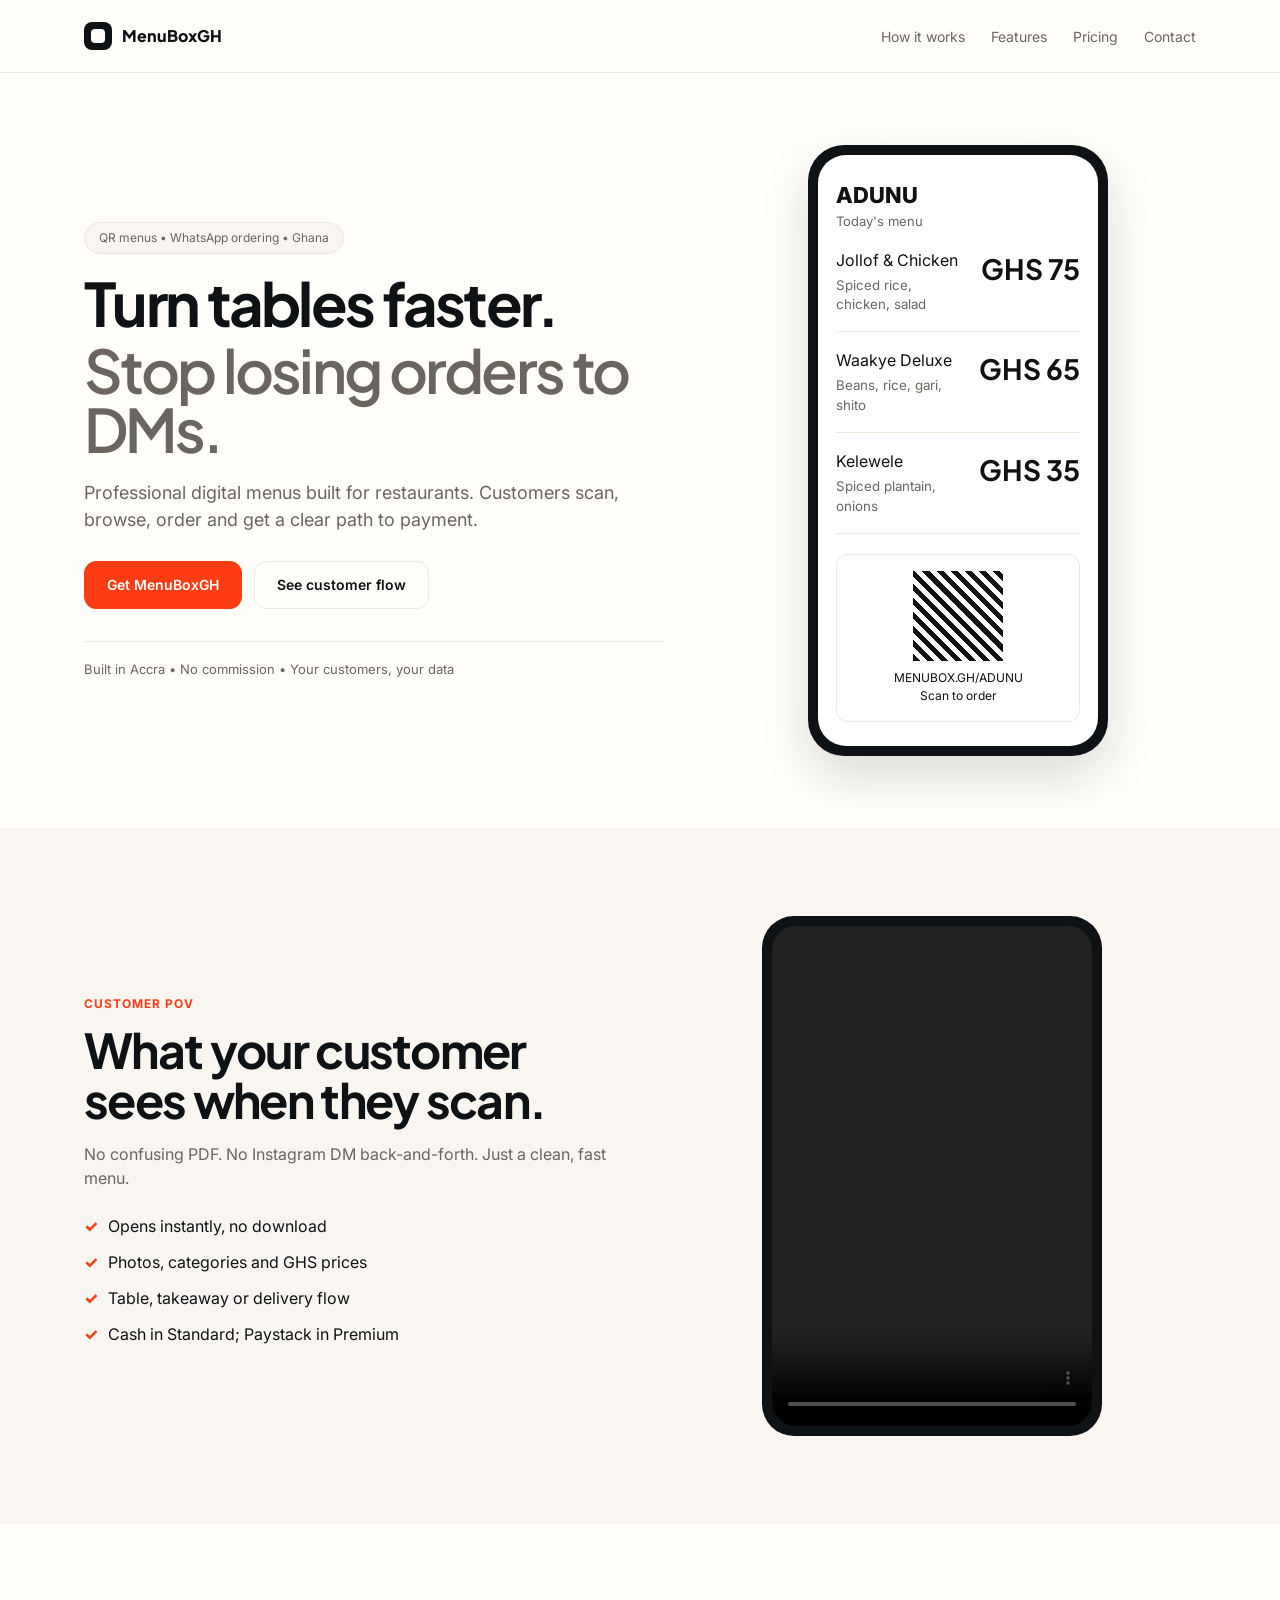
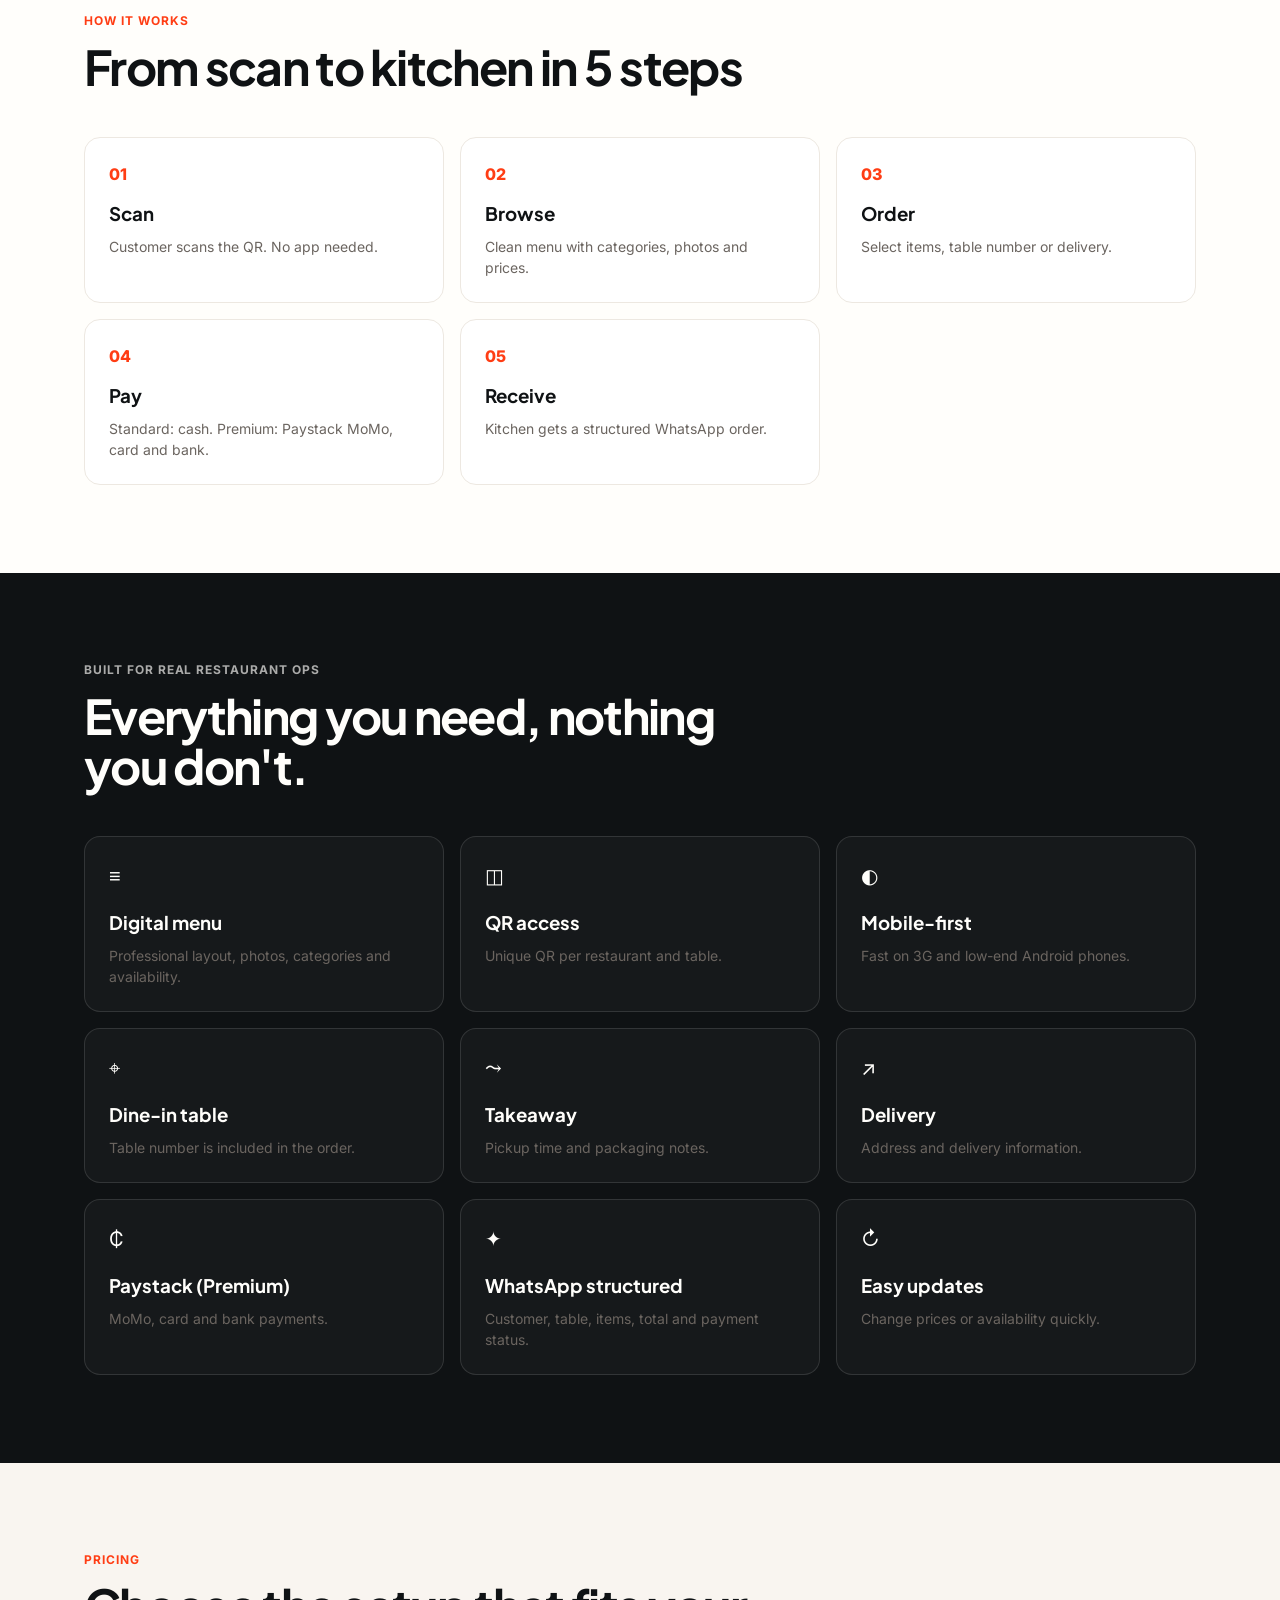
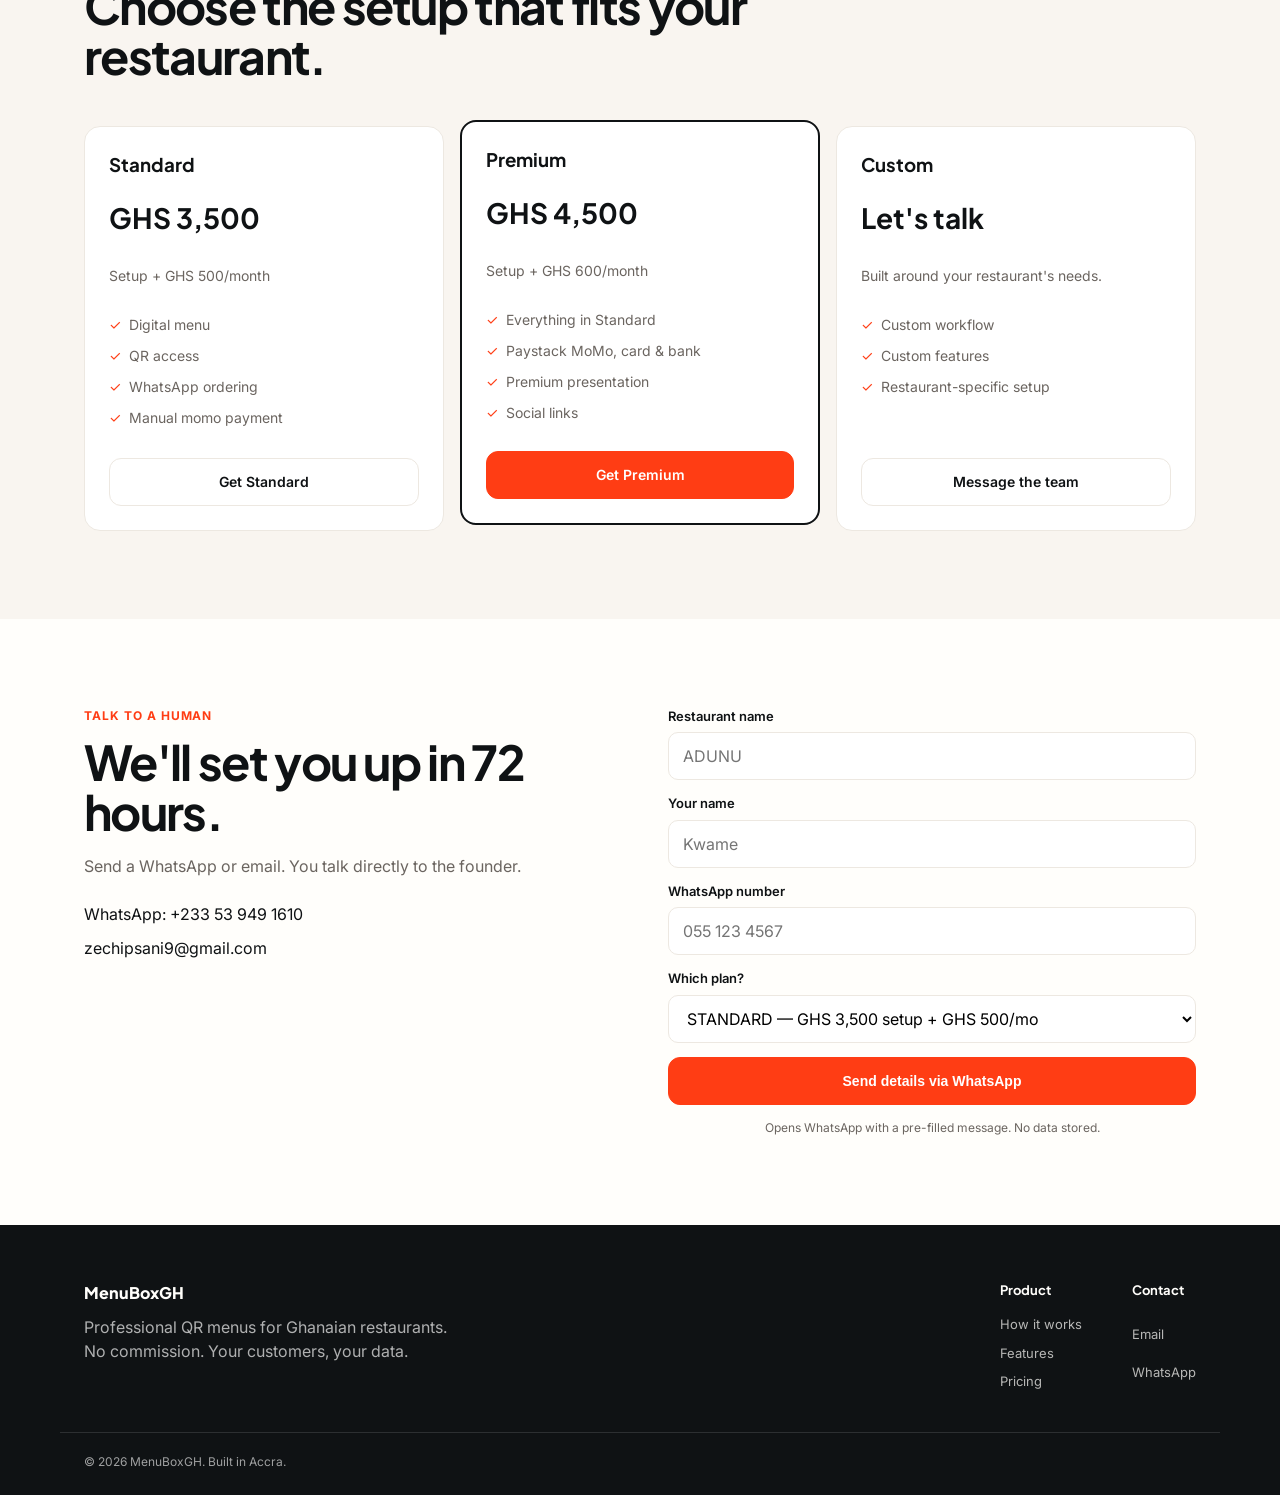
==== index.html @ 2fc29472 "Update index.html" ====
<!DOCTYPE html>
<html lang="en">
<head>
  <!-- Google Tag Manager -->
<script>(function(w,d,s,l,i){w[l]=w[l]||[];w[l].push({'gtm.start':
new Date().getTime(),event:'gtm.js'});var f=d.getElementsByTagName(s)[0],
j=d.createElement(s),dl=l!='dataLayer'?'&l='+l:'';j.async=true;j.src=
'https://www.googletagmanager.com/gtm.js?id='+i+dl;f.parentNode.insertBefore(j,f);
})(window,document,'script','dataLayer','GTM-K6278VB3');</script>
<!-- End Google Tag Manager -->
  <!-- Google tag (gtag.js) -->
<script async src="https://www.googletagmanager.com/gtag/js?id=G-8XYVZWVDFV"></script>
<script>
  window.dataLayer = window.dataLayer || [];
  function gtag(){dataLayer.push(arguments);}
  gtag('js', new Date());

  gtag('config', 'G-8XYVZWVDFV');
</script>
  <meta charset="UTF-8">
  <meta name="google-site-verification" content="syCn7U54FI0xlb-UaHSvsX2tceFKXtlGV2Kb7u0qHLw" />
  <meta name="msvalidate.01" content="26925E8636538B27941CE141414345FA" />
  <title>Digital Menus for Restaurants</title>
  <style>
    @import url('https://fonts.googleapis.com/css2?family=Inter:wght@400;500;600;700&family=Plus+Jakarta+Sans:wght@600;700;800&display=swap');

    :root {
      --ink:#0f1214; --paper:#fffefb; --soft:#f9f5f0;
      --line:#ede8e1; --muted:#6b6560; --accent:#ff3d14;
      --accent-dark:#e63510; --radius:16px;
    }

    * { box-sizing:border-box; margin:0; padding:0; }
    html { scroll-behavior:smooth; }
    body { font-family:Inter,sans-serif; color:var(--ink); background:var(--paper); line-height:1.5; }
    a { color:inherit; text-decoration:none; }
    .container { width:min(1160px,100%); margin:auto; padding:0 24px; }
    section { padding:88px 0; }
    h1,h2,h3,h4,.logo { font-family:"Plus Jakarta Sans",sans-serif; }
    .section-head { max-width:700px; margin-bottom:44px; }
    .kicker { color:var(--accent); font-size:12px; font-weight:700; text-transform:uppercase; letter-spacing:.08em; margin-bottom:12px; }
    .title { font-size:clamp(30px,5vw,48px); line-height:1.05; letter-spacing:-.035em; }
    .desc { color:var(--muted); margin-top:16px; max-width:620px; }

    /* Navigation */
    nav { position:sticky; top:0; z-index:10; background:rgba(255,254,251,.96); border-bottom:1px solid var(--line); }
    .nav-inner { height:72px; display:flex; align-items:center; justify-content:space-between; }
    .logo { display:flex; align-items:center; gap:10px; font-weight:800; }
    .mark { width:28px; height:28px; border-radius:8px; background:var(--ink); position:relative; }
    .mark:after { content:""; position:absolute; inset:7px; border-radius:4px; background:var(--paper); }
    .nav-links { display:flex; gap:26px; align-items:center; }
    .nav-links a { color:var(--muted); font-size:14px; }
    .menu-btn { display:none; border:1px solid var(--line); background:none; padding:10px 12px; border-radius:10px; }

    /* Buttons */
    .btn { display:inline-flex; align-items:center; justify-content:center; min-height:48px; padding:0 22px; border-radius:12px; border:1px solid var(--line); font-weight:600; font-size:14px; cursor:pointer; }
    .primary { background:var(--accent); color:white; border-color:var(--accent); }
    .primary:hover { background:var(--accent-dark); }
    .ghost:hover { background:var(--soft); }

    /* Hero */
    .hero { padding:72px 0; }
    .hero-grid { display:grid; grid-template-columns:1.1fr .9fr; gap:56px; align-items:center; }
    .eyebrow { display:inline-block; padding:6px 14px; border:1px solid var(--line); border-radius:999px; background:var(--soft); color:var(--muted); font-size:12px; margin-bottom:20px; }
    .hero h1 { font-size:clamp(38px,6vw,60px); line-height:.98; letter-spacing:-.045em; }
    .hero h1 span { display:block; color:var(--muted); font-weight:600; margin-top:8px; }
    .hero-copy { color:var(--muted); font-size:18px; max-width:560px; margin:20px 0 28px; }
    .actions { display:flex; gap:12px; flex-wrap:wrap; }
    .trust { margin-top:32px; padding-top:18px; border-top:1px solid var(--line); color:var(--muted); font-size:13px; }

    /* Phone preview */
    .phone { width:300px; margin:auto; padding:10px; border-radius:36px; background:var(--ink); box-shadow:0 20px 50px #0f121426; }
    .screen { min-height:520px; padding:24px 18px; border-radius:28px; background:white; }
    .restaurant { font-weight:800; font-size:22px; }
    .menu-item { display:flex; justify-content:space-between; gap:16px; padding:16px 0; border-bottom:1px solid var(--line); }
    .menu-item small { display:block; color:var(--muted); margin-top:4px; }
    .price { font-weight:700; white-space:nowrap; }
    .qr { margin-top:20px; padding:16px; text-align:center; border:1px solid var(--line); border-radius:12px; font-size:12px; }
    .qr-box { width:90px; height:90px; margin:0 auto 8px; background:repeating-linear-gradient(45deg,#111 0 5px,#fff 5px 10px); }

    /* Cards */
    .steps-grid,.features-grid,.pricing-grid { display:grid; grid-template-columns:repeat(3,1fr); gap:16px; }
    .step,.feature,.price-card { padding:24px; border:1px solid var(--line); border-radius:var(--radius); background:white; }
    .step-number { color:var(--accent); font-weight:800; margin-bottom:14px; }
    .step p,.feature p,.price-card p { color:var(--muted); font-size:14px; margin-top:8px; }
    .features { background:var(--ink); color:var(--paper); }
    .features .kicker { color:var(--paper); opacity:.65; }
    .features-grid { margin-top:44px; }
    .feature { background:#ffffff08; border-color:#ffffff1f; }
    .feature-icon { font-size:20px; margin-bottom:18px; }

    /* POV */
    .pov { background:var(--soft); }
    .pov-grid { display:grid; grid-template-columns:1fr 1fr; gap:56px; align-items:center; }
    .checks { list-style:none; margin-top:24px; }
    .checks li { margin:12px 0; }
    .checks li:before { content:"✓"; color:var(--accent); font-weight:800; margin-right:10px; }
    .demo-box { max-width:340px; margin:auto; padding:10px; border-radius:32px; background:var(--ink); }
    .demo-box video { width:100%; border-radius:24px; display:block; min-height:500px; object-fit:cover; background:#222; }

    /* Pricing */
    .pricing { background:var(--soft); }
    .price-card { display:flex; flex-direction:column; gap:18px; }
    .price-card.featured { border:2px solid var(--ink); transform:translateY(-6px); }
    .price { font-size:28px; font-family:"Plus Jakarta Sans"; }
    .price-card ul { list-style:none; color:var(--muted); font-size:14px; }
    .price-card li { margin:10px 0; }
    .price-card li:before { content:"✓"; color:var(--accent); margin-right:8px; }
    .price-card .btn { margin-top:auto; }

    /* Contact */
    .contact-grid { display:grid; grid-template-columns:1fr 1fr; gap:56px; }
    .contact-methods { display:grid; gap:10px; margin-top:24px; }
    form { display:grid; gap:14px; }
    label span { display:block; font-size:13px; font-weight:600; margin-bottom:6px; }
    input,select { width:100%; height:48px; border:1px solid var(--line); border-radius:10px; padding:0 14px; background:white; font:inherit; }
    .hint { color:var(--muted); font-size:12px; text-align:center; }

    footer { background:var(--ink); color:var(--paper); padding:56px 0 24px; }
    .footer-grid { display:grid; grid-template-columns:1fr auto; gap:40px; }
    .footer-links { display:flex; gap:50px; }
    .footer-col { display:grid; gap:9px; font-size:13px; }
    .footer-col h4 { margin-bottom:6px; }
    .footer-col a { opacity:.7; }
    .footer-bottom { margin-top:40px; padding-top:20px; border-top:1px solid #ffffff1f; color:#ffffff99; font-size:12px; }

    @media(max-width:800px) {
      .nav-links { display:none; }
      .menu-btn { display:block; }
      .hero-grid,.pov-grid,.contact-grid { grid-template-columns:1fr; }
      .steps-grid,.features-grid,.pricing-grid { grid-template-columns:1fr 1fr; }
      .hero { padding-top:48px; }
      .phone { width:280px; }
      .footer-grid { grid-template-columns:1fr; }
    }
    @media(max-width:520px) {
      section { padding:64px 0; }
      .steps-grid,.features-grid,.pricing-grid { grid-template-columns:1fr; }
      .price-card.featured { transform:none; }
      .footer-links { flex-direction:column; gap:24px; }
    }
  </style>
</head>

<body>
  <nav>
    <div class="container nav-inner">
      <a class="logo" href="#"><span class="mark"></span>MenuBoxGH</a>
      <div class="nav-links">
        <a href="#how-it-works">How it works</a>
        <a href="#features">Features</a>
        <a href="#pricing">Pricing</a>
        <a href="#contact">Contact</a>
      </div>
      <button class="menu-btn" onclick="toggleMenu()">☰</button>
    </div>
    <div id="mobileMenu" class="container" style="display:none;padding-bottom:20px">
      <div style="display:grid;gap:12px">
        <a href="#how-it-works">How it works</a>
        <a href="#features">Features</a>
        <a href="#pricing">Pricing</a>
        <a href="#contact">Contact</a>
      </div>
    </div>
  </nav>

  <main>
    <section class="hero">
      <div class="container hero-grid">
        <div>
          <span class="eyebrow">QR menus • WhatsApp ordering • Ghana</span>
          <h1>Turn tables faster.<span>Stop losing orders to DMs.</span></h1>
          <p class="hero-copy">Professional digital menus built for restaurants. Customers scan, browse, order and get a clear path to payment.</p>
          <div class="actions">
            <a class="btn primary" href="https://wa.me/233539491610?text=Hi%20MenuBoxGH%2C%20I%20want%20to%20get%20MenuBoxGH%20for%20my%20restaurant" target="_blank">Get MenuBoxGH</a>
            <a class="btn ghost" href="#pov">See customer flow</a>
          </div>
          <div class="trust">Built in Accra • No commission • Your customers, your data</div>
        </div>

        <div class="phone">
          <div class="screen">
            <div class="restaurant">ADUNU</div>
            <p style="color:var(--muted);font-size:13px">Today's menu</p>
            <div class="menu-item"><div>Jollof & Chicken<small>Spiced rice, chicken, salad</small></div><div class="price">GHS 75</div></div>
            <div class="menu-item"><div>Waakye Deluxe<small>Beans, rice, gari, shito</small></div><div class="price">GHS 65</div></div>
            <div class="menu-item"><div>Kelewele<small>Spiced plantain, onions</small></div><div class="price">GHS 35</div></div>
            <div class="qr"><div class="qr-box"></div>MENUBOX.GH/ADUNU<br>Scan to order</div>
          </div>
        </div>
      </div>
    </section>

    <section id="pov" class="pov">
      <div class="container pov-grid">
        <div>
          <div class="kicker">Customer POV</div>
          <h2 class="title">What your customer sees when they scan.</h2>
          <p class="desc">No confusing PDF. No Instagram DM back-and-forth. Just a clean, fast menu.</p>
          <ul class="checks">
            <li>Opens instantly, no download</li>
            <li>Photos, categories and GHS prices</li>
            <li>Table, takeaway or delivery flow</li>
            <li>Cash in Standard; Paystack in Premium</li>
          </ul>
        </div>
        <div class="demo-box">
          <!-- Replace with your real demo video -->
          <video controls autoplay muted loop poster="assets/founder.jpg">
            <source src="assets/demo.mp4" type="video/mp4">
          </video>
        </div>
      </div>
    </section>

    <section id="how-it-works">
      <div class="container">
        <div class="section-head">
          <div class="kicker">How it works</div>
          <h2 class="title">From scan to kitchen in 5 steps</h2>
        </div>
        <div class="steps-grid">
          <div class="step"><div class="step-number">01</div><h3>Scan</h3><p>Customer scans the QR. No app needed.</p></div>
          <div class="step"><div class="step-number">02</div><h3>Browse</h3><p>Clean menu with categories, photos and prices.</p></div>
          <div class="step"><div class="step-number">03</div><h3>Order</h3><p>Select items, table number or delivery.</p></div>
          <div class="step"><div class="step-number">04</div><h3>Pay</h3><p>Standard: cash. Premium: Paystack MoMo, card and bank.</p></div>
          <div class="step"><div class="step-number">05</div><h3>Receive</h3><p>Kitchen gets a structured WhatsApp order.</p></div>
        </div>
      </div>
    </section>

    <section id="features" class="features">
      <div class="container">
        <div class="section-head">
          <div class="kicker">Built for real restaurant ops</div>
          <h2 class="title">Everything you need, nothing you don't.</h2>
        </div>
        <div id="featuresGrid" class="features-grid"></div>
      </div>
    </section>

    <section id="pricing" class="pricing">
      <div class="container">
        <div class="section-head">
          <div class="kicker">Pricing</div>
          <h2 class="title">Choose the setup that fits your restaurant.</h2>
        </div>
        <div class="pricing-grid">
          <article class="price-card">
            <h3>Standard</h3><div class="price">GHS 3,500</div><p>Setup + GHS 500/month</p>
            <ul><li>Digital menu</li><li>QR access</li><li>WhatsApp ordering</li><li>Manual momo payment</li></ul>
            <a class="btn ghost" href="#contact">Get Standard</a>
          </article>
          <article class="price-card featured">
            <h3>Premium</h3><div class="price">GHS 4,500</div><p>Setup + GHS 600/month</p>
            <ul><li>Everything in Standard</li><li>Paystack MoMo, card & bank</li><li>Premium presentation</li><li>Social links</li></ul>
            <a class="btn primary" href="#contact">Get Premium</a>
          </article>
          <article class="price-card">
            <h3>Custom</h3><div class="price">Let's talk</div><p>Built around your restaurant's needs.</p>
            <ul><li>Custom workflow</li><li>Custom features</li><li>Restaurant-specific setup</li></ul>
            <a class="btn ghost" href="#contact">Message the team</a>
          </article>
        </div>
      </div>
    </section>

    <section id="contact">
      <div class="container contact-grid">
        <div>
          <div class="kicker">Talk to a human</div>
          <h2 class="title">We'll set you up in 72 hours.</h2>
          <p class="desc">Send a WhatsApp or email. You talk directly to the founder.</p>
          <div class="contact-methods">
            <a href="https://wa.me/233539491610" target="_blank">WhatsApp: +233 53 949 1610</a>
            <a href="mailto:zechipsani9@gmail.com">zechipsani9@gmail.com</a>
          </div>
        </div>

        <form id="leadForm">
          <label><span>Restaurant name</span><input name="restaurant" placeholder="ADUNU" required></label>
          <label><span>Your name</span><input name="name" placeholder="Kwame" required></label>
          <label><span>WhatsApp number</span><input name="phone" type="tel" placeholder="055 123 4567" required></label>
          <label><span>Which plan?</span>
            <select name="plan">
              <option>STANDARD — GHS 3,500 setup + GHS 500/mo</option>
              <option>PREMIUM — GHS 4,500 setup + GHS 600/mo</option>
              <option>CUSTOM — Let's build what your restaurant needs</option>
            </select>
          </label>
          <button class="btn primary" type="submit">Send details via WhatsApp</button>
          <p class="hint">Opens WhatsApp with a pre-filled message. No data stored.</p>
        </form>
      </div>
    </section>
  </main>

  <footer>
    <div class="container footer-grid">
      <div>
        <div class="logo">MenuBoxGH</div>
        <p style="color:#ffffffaa;margin-top:10px">Professional QR menus for Ghanaian restaurants.<br>No commission. Your customers, your data.</p>
      </div>
      <div class="footer-links">
        <div class="footer-col"><h4>Product</h4><a href="#how-it-works">How it works</a><a href="#features">Features</a><a href="#pricing">Pricing</a></div>
        <div class="footer-col"><h4>Contact</h4><a href="mailto:zechipsani9@gmail.com">Email</a><a href="https://wa.me/233539491610">WhatsApp</a></div>
      </div>
    </div>
    <div class="container footer-bottom">© 2026 MenuBoxGH. Built in Accra.</div>
  </footer>

  <script>
    // Edit this list to change the feature cards.
    const features = [
      ["≡", "Digital menu", "Professional layout, photos, categories and availability."],
      ["◫", "QR access", "Unique QR per restaurant and table."],
      ["◐", "Mobile-first", "Fast on 3G and low-end Android phones."],
      ["⌖", "Dine-in table", "Table number is included in the order."],
      ["⤳", "Takeaway", "Pickup time and packaging notes."],
      ["↗", "Delivery", "Address and delivery information."],
      ["₵", "Paystack (Premium)", "MoMo, card and bank payments."],
      ["✦", "WhatsApp structured", "Customer, table, items, total and payment status."],
      ["↻", "Easy updates", "Change prices or availability quickly."]
    ];

    document.getElementById("featuresGrid").innerHTML = features.map(([icon, title, text]) => `
      <article class="feature">
        <div class="feature-icon">${icon}</div>
        <h3>${title}</h3>
        <p>${text}</p>
      </article>
    `).join("");

    function toggleMenu() {
      const menu = document.getElementById("mobileMenu");
      menu.style.display = menu.style.display === "none" ? "block" : "none";
    }

    document.getElementById("leadForm").addEventListener("submit", event => {
      event.preventDefault();
      const data = new FormData(event.target);
      const message = [
        "Hi MenuBoxGH, I want a menu for my restaurant.",
        `Restaurant: ${data.get("restaurant")}`,
        `Name: ${data.get("name")}`,
        `WhatsApp: ${data.get("phone")}`,
        `Plan: ${data.get("plan")}`
      ].join("\n");

      window.open(
        `https://wa.me/233539491610?text=${encodeURIComponent(message)}`,
        "_blank"
      );
    });
  </script>
</body>
</html>
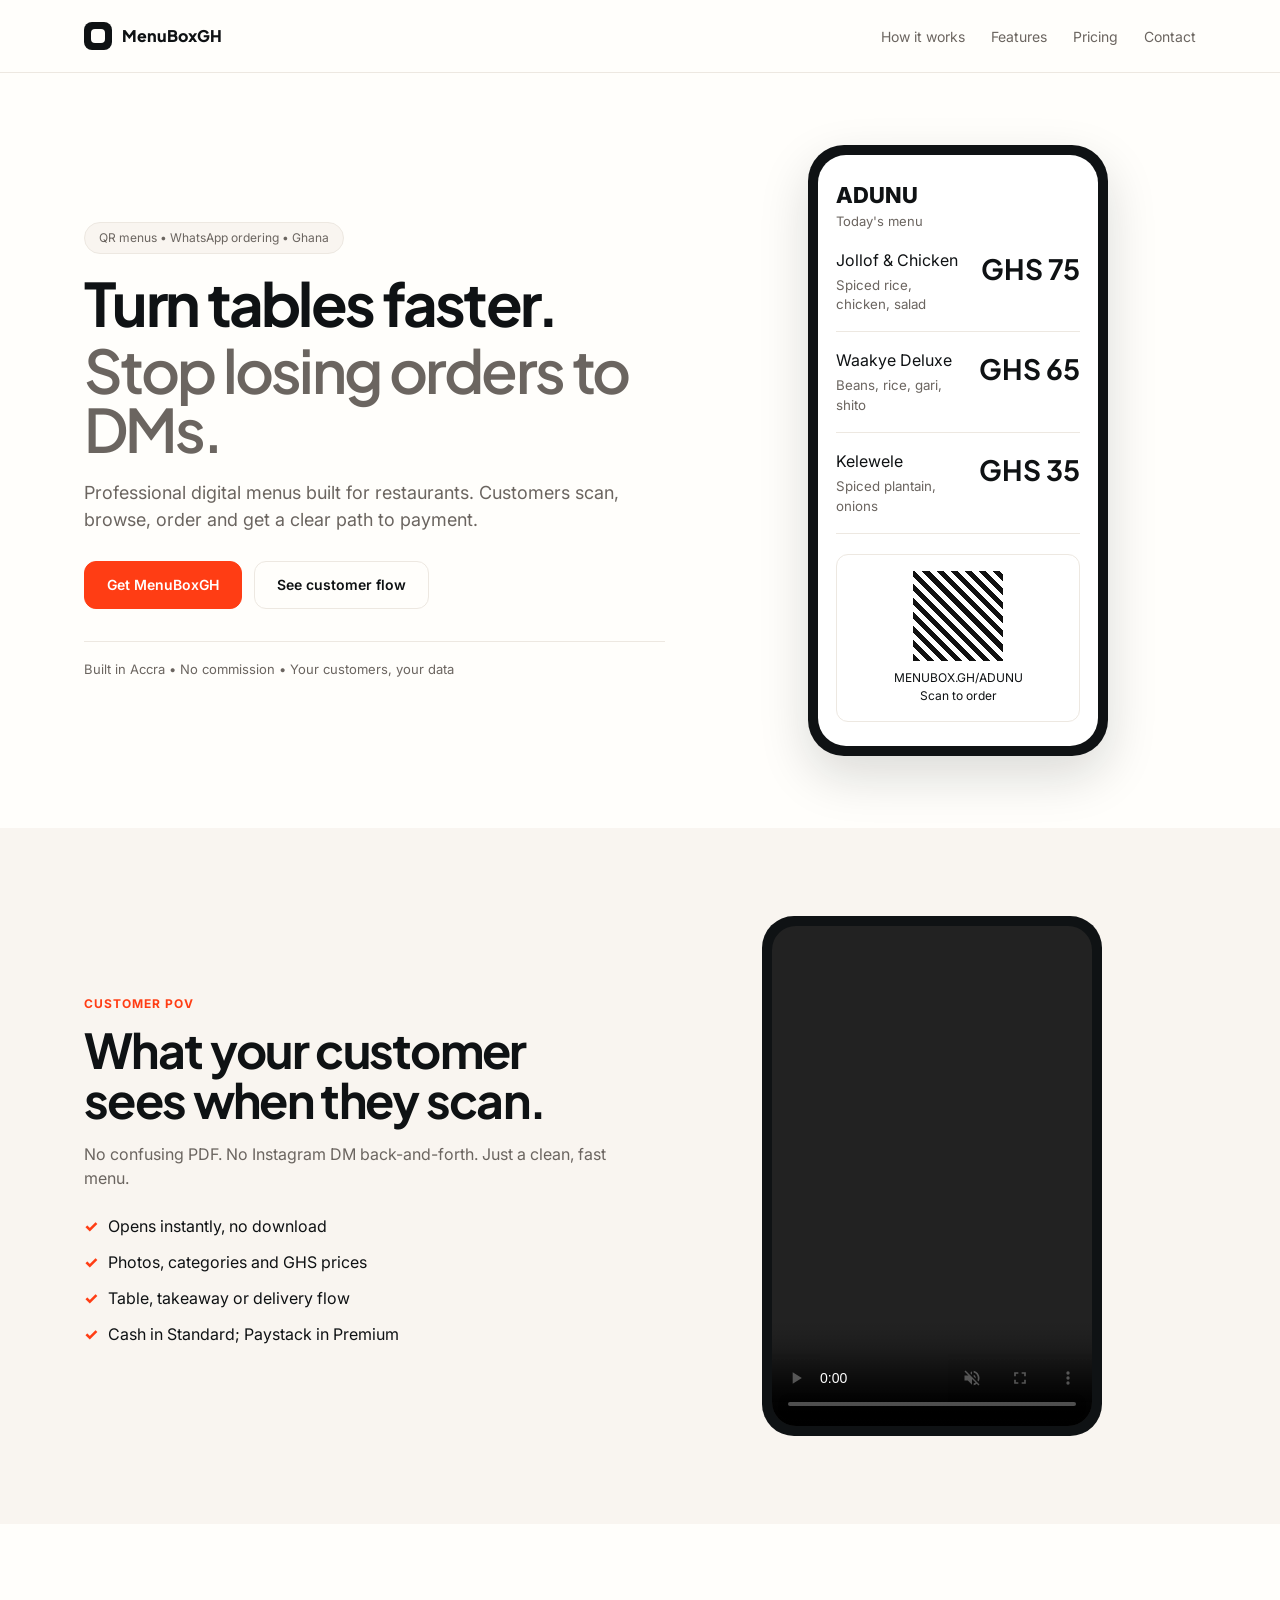
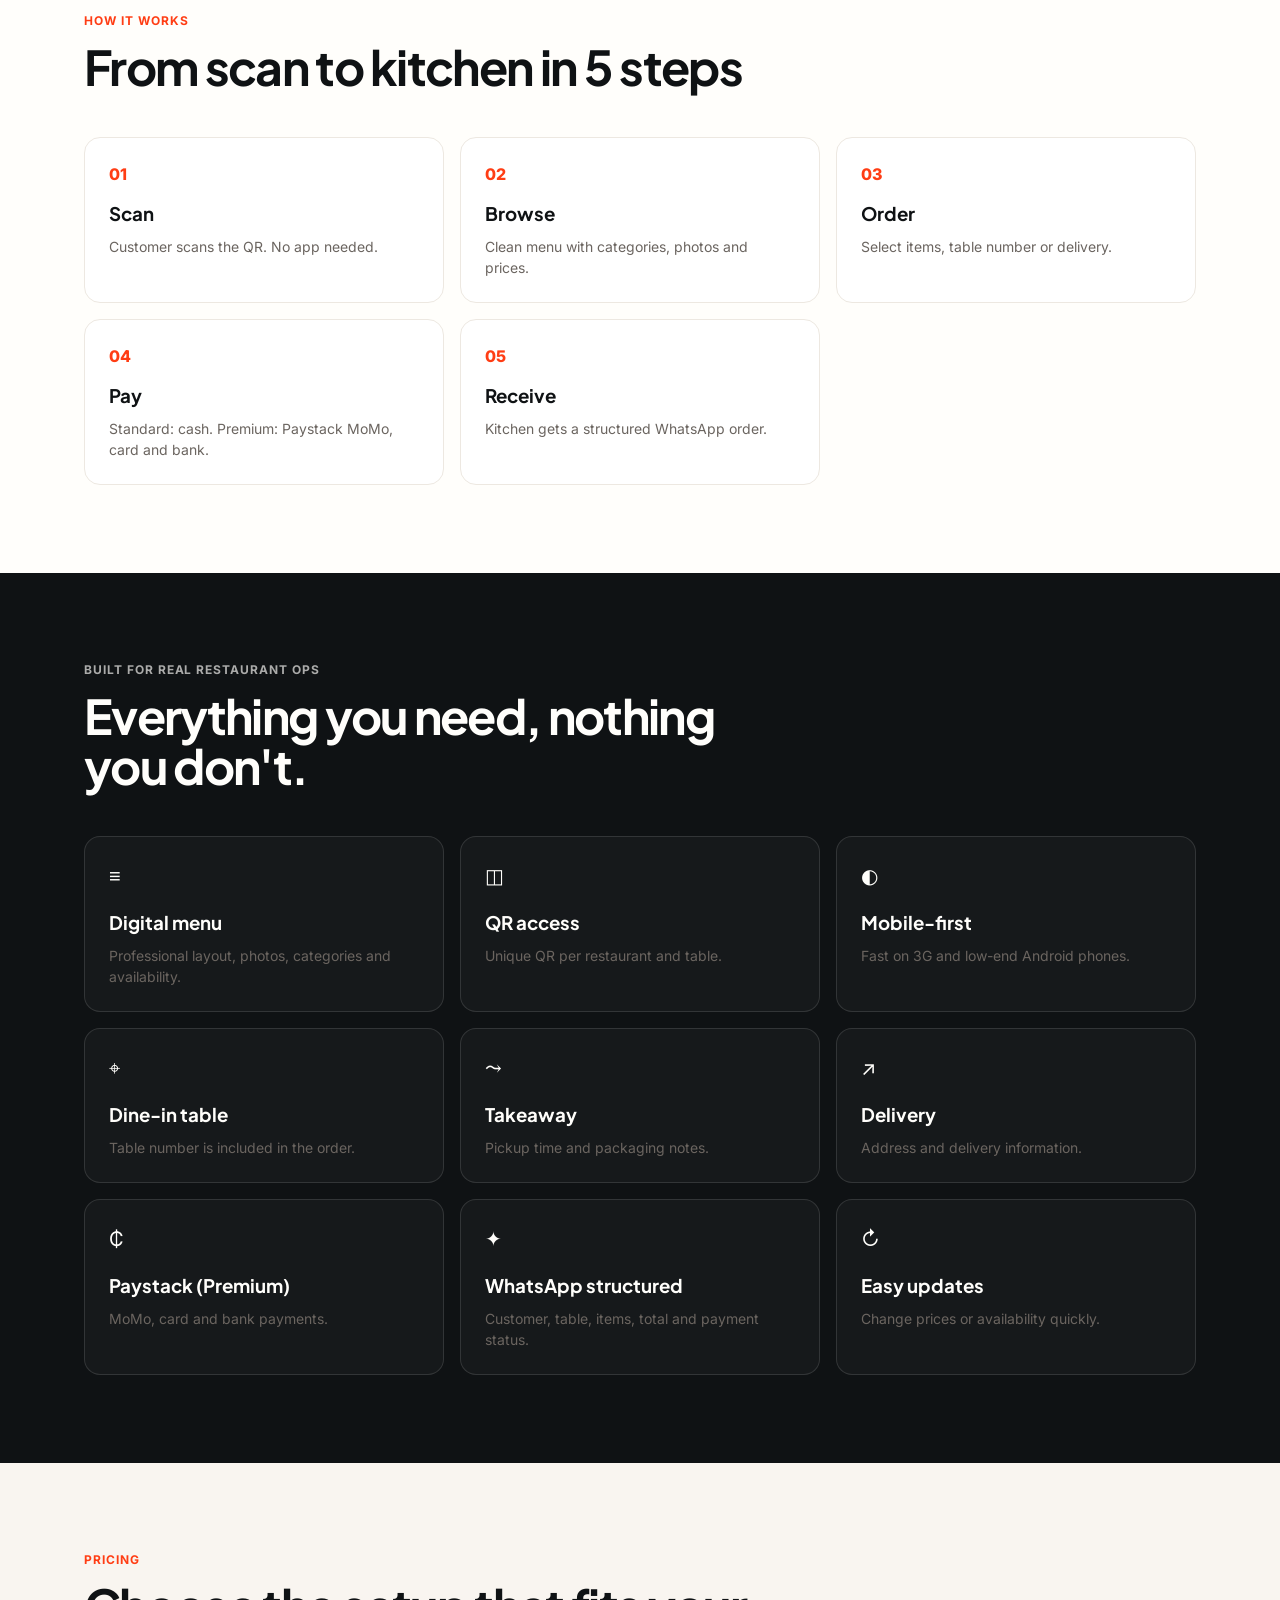
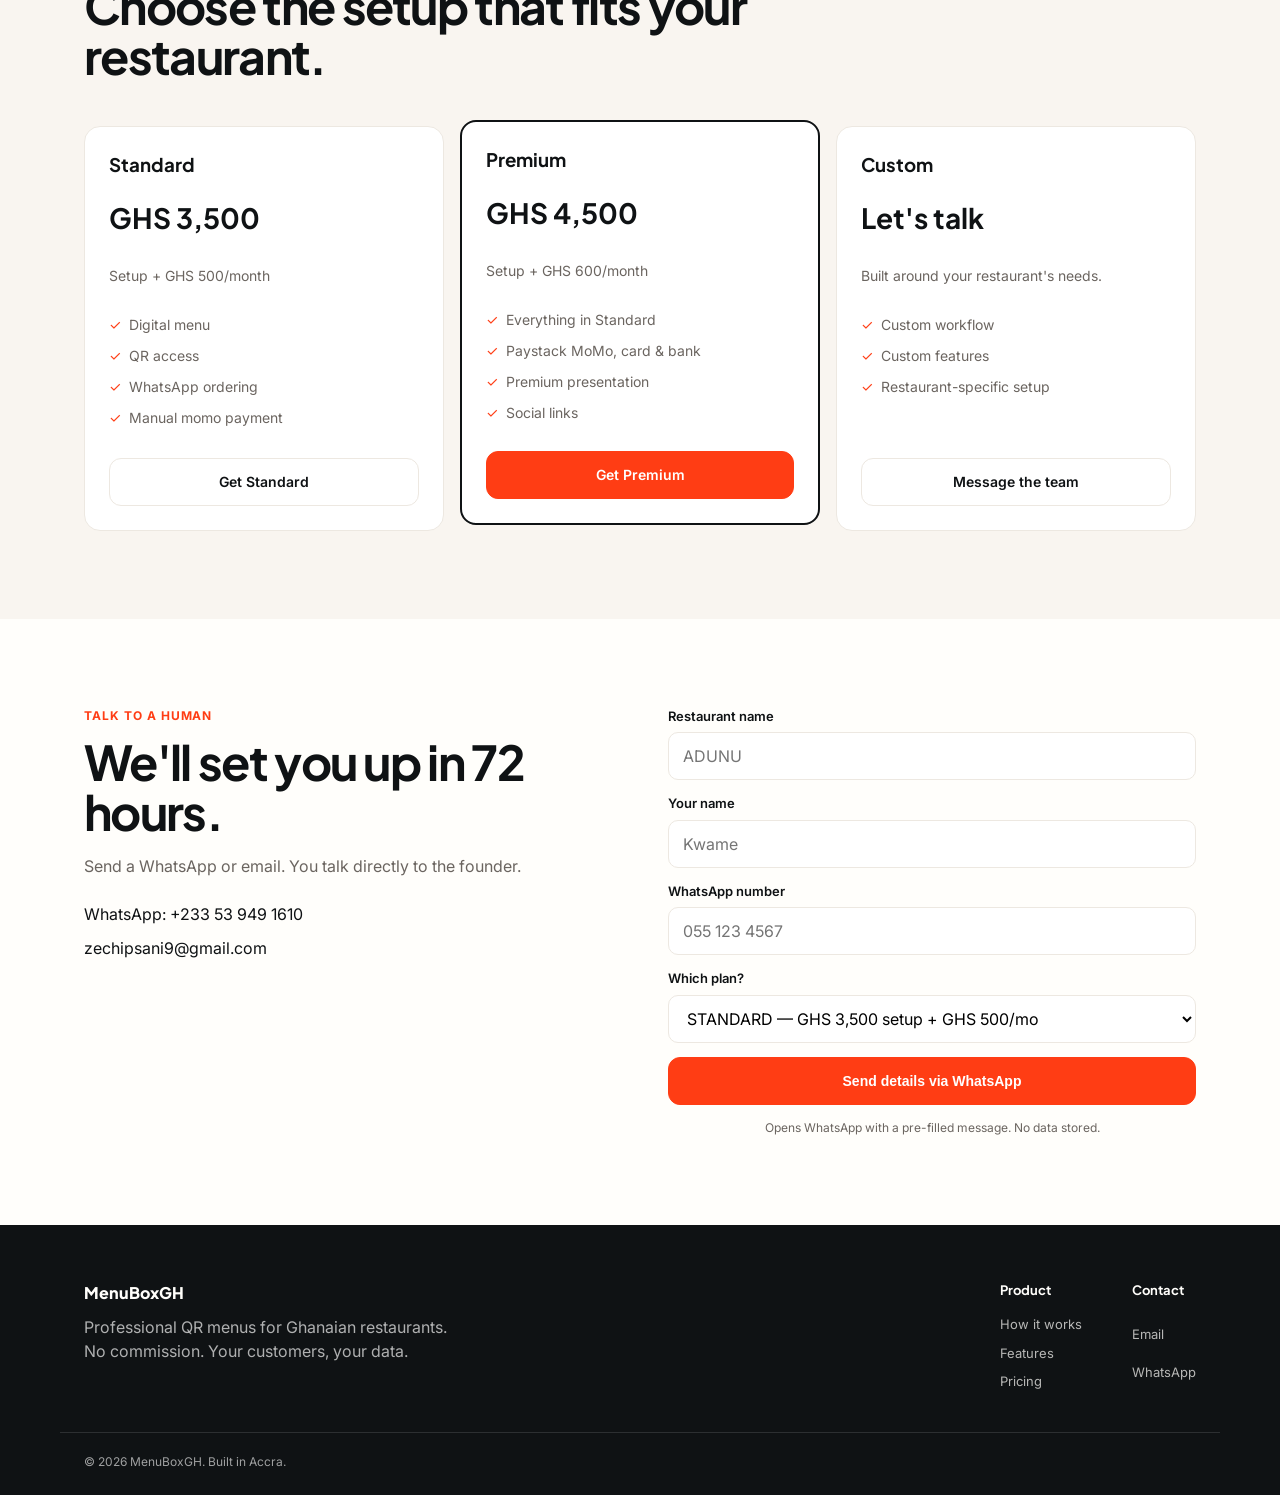
==== commit eb4453dd: "Add Google Tag Manager noscript implementation" ====
--- a/index.html
+++ b/index.html
@@ -354,4 +354,8 @@
     });
   </script>
 </body>
+  <!-- Google Tag Manager (noscript) -->
+<noscript><iframe src="https://www.googletagmanager.com/ns.html?id=GTM-K6278VB3"
+height="0" width="0" style="display:none;visibility:hidden"></iframe></noscript>
+<!-- End Google Tag Manager (noscript) -->
 </html>
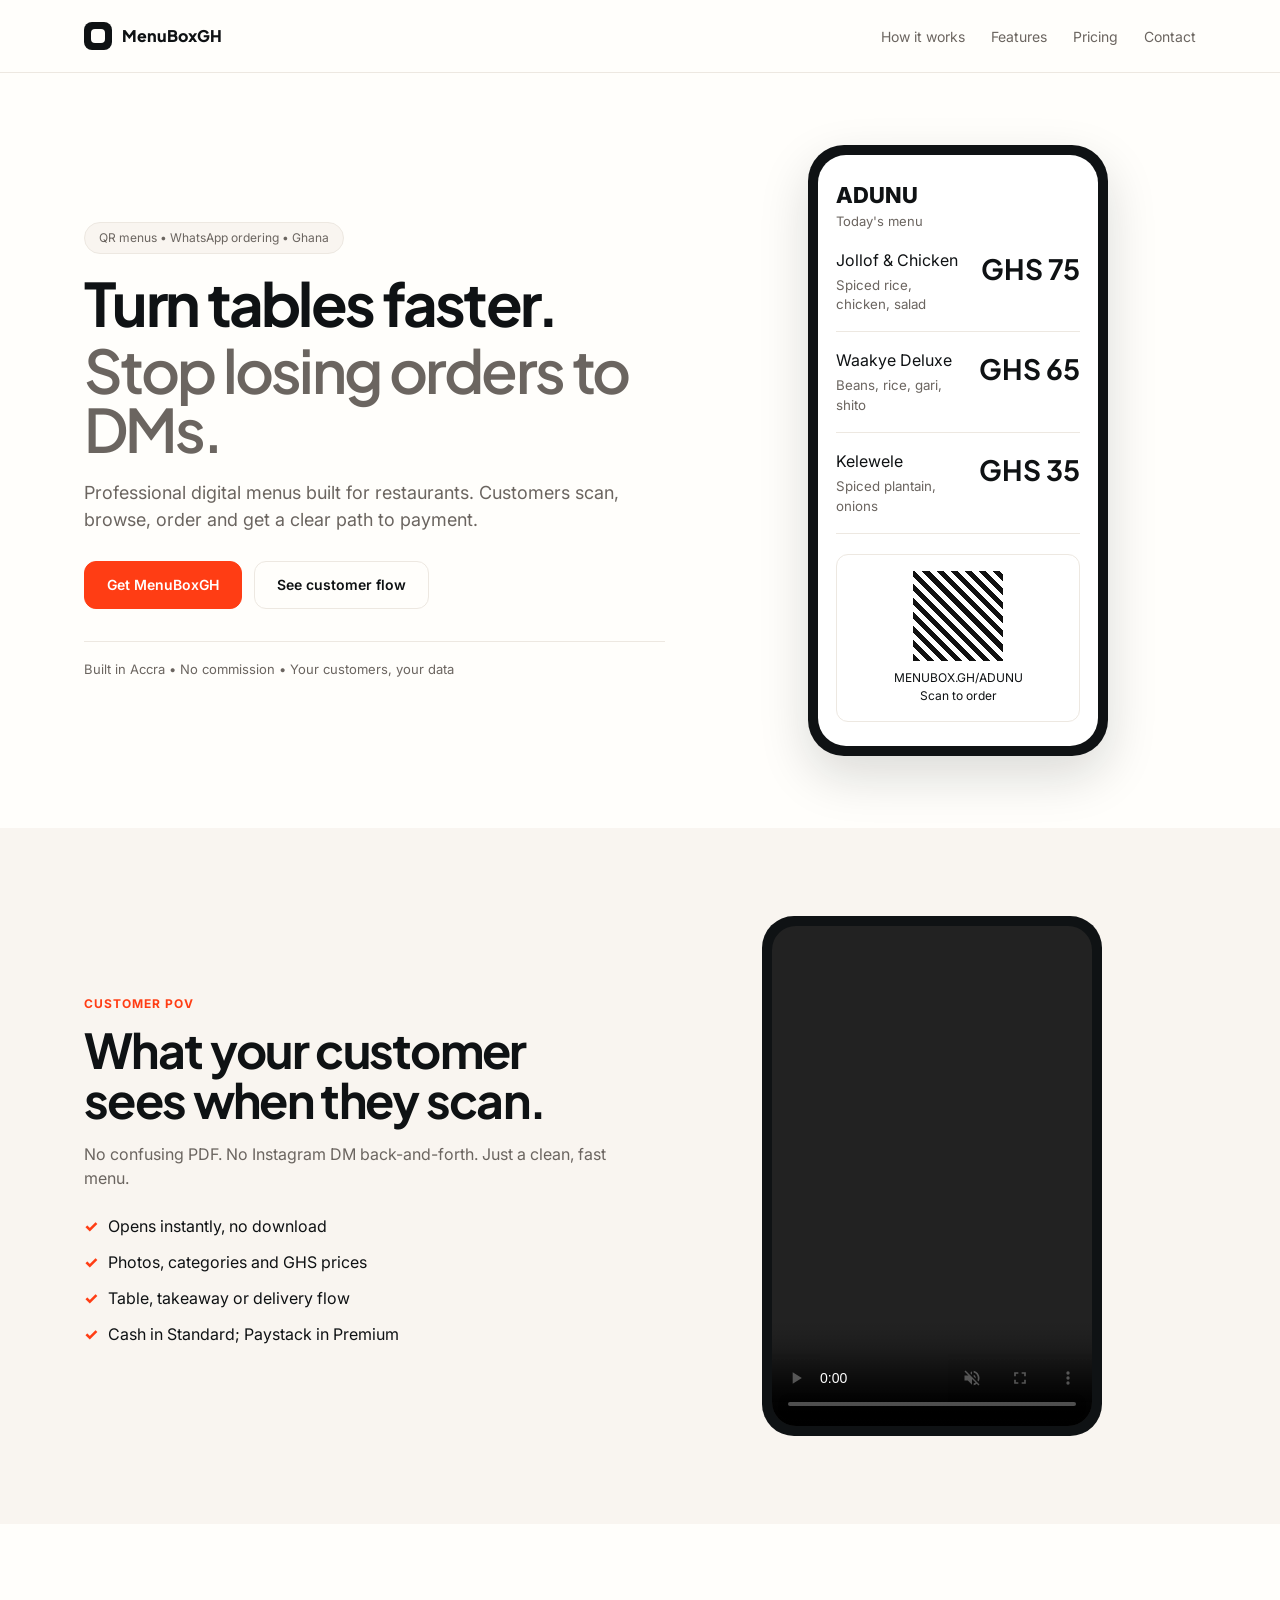
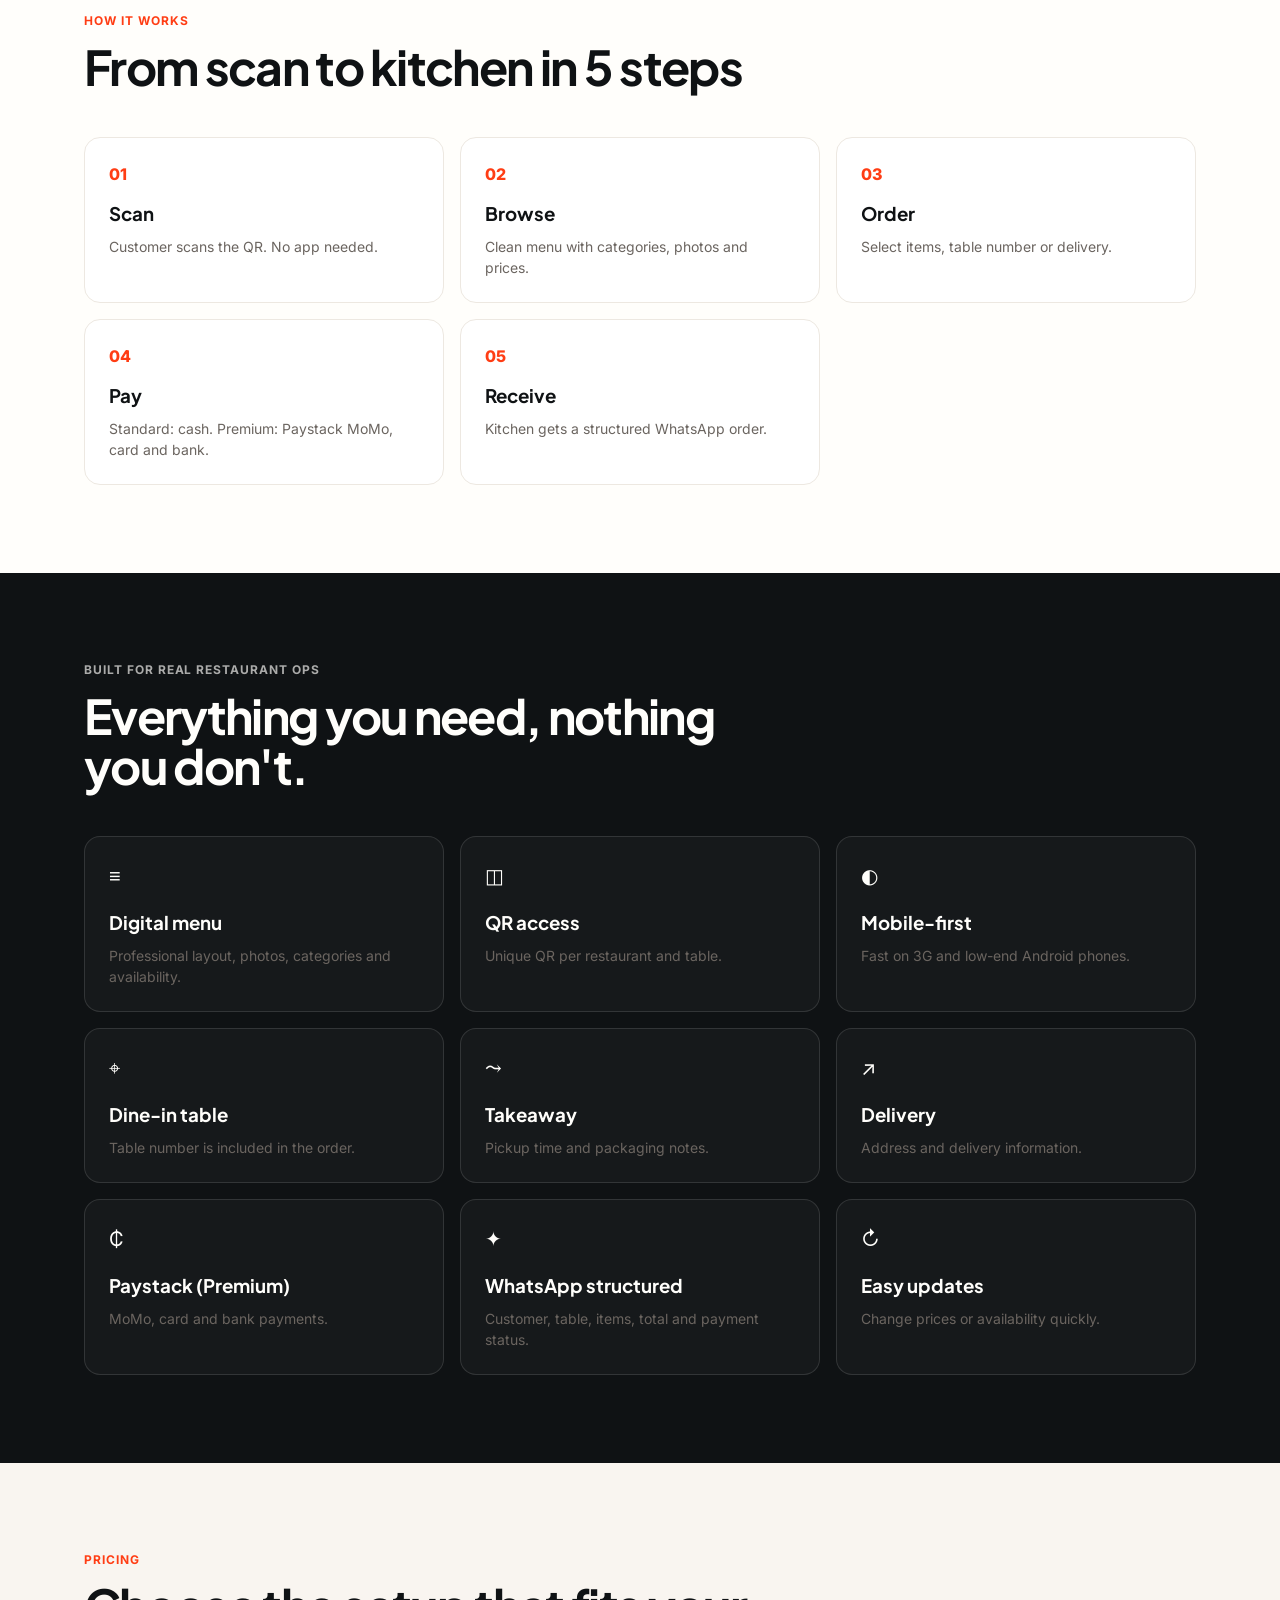
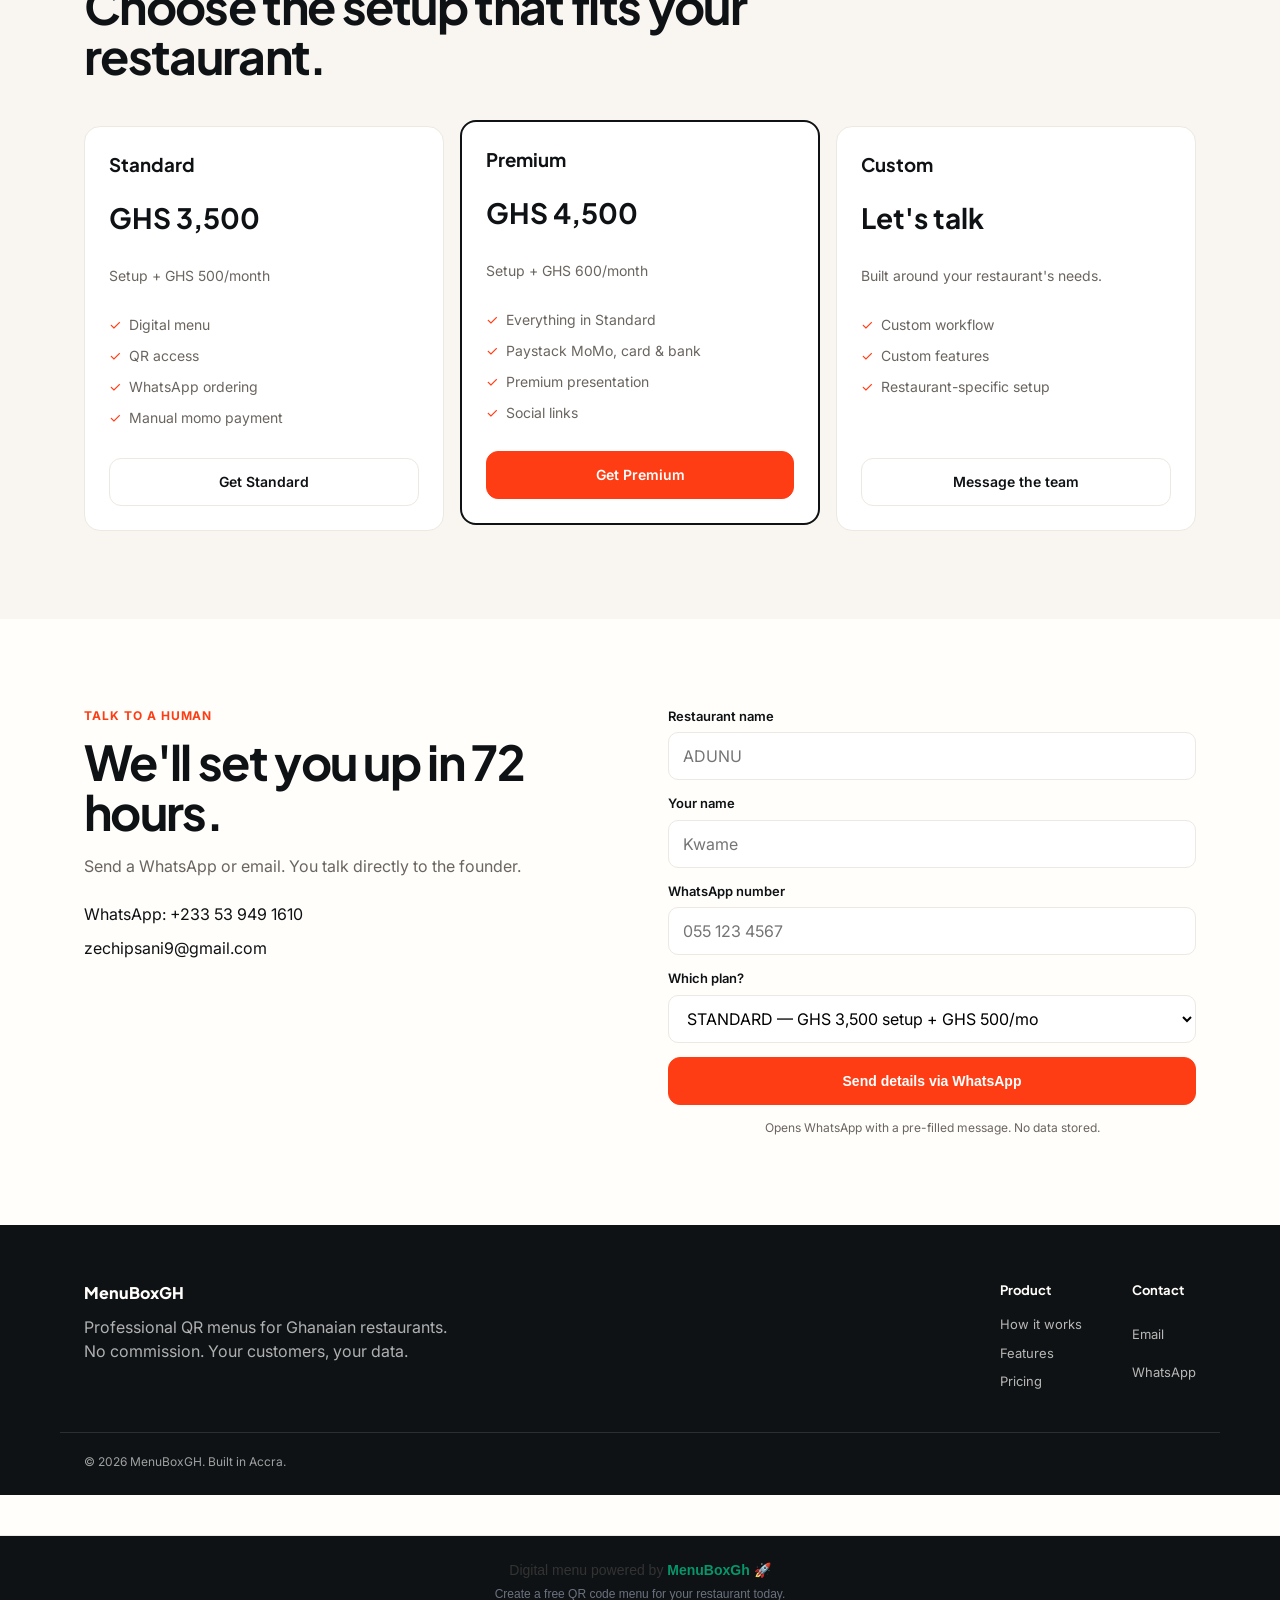
==== commit f2b60de9: "Add footer with menu and QR code details Added footer with Digital menu information and QR code menu" ====
--- a/index.html
+++ b/index.html
@@ -1,6 +1,49 @@
 <!DOCTYPE html>
 <html lang="en">
 <head>
+  <head>
+  <meta charset="UTF-8">
+  <meta name="viewport" content="width=device-width, initial-scale=1.0">
+  
+  <!-- Primary SEO & Search Keywords -->
+  <title>MenuBoxGh | QR Code Digital Menus & WhatsApp Ordering in Ghana</title>
+  <meta name="description" content="Create instant digital menus with QR codes for your restaurant or food spot in Accra. Let customers order directly via WhatsApp with zero commission fees.">
+  <meta name="keywords" content="QR code menu Ghana, digital menu Accra, WhatsApp ordering restaurant tech">
+
+  <!-- Open Graph / WhatsApp Preview Tags -->
+  <meta property="og:title" content="MenuBoxGh - Digital QR Menus for Ghanaian Restaurants">
+  <meta property="og:description" content="Scan, view menu, and order directly on WhatsApp. Built for local food spots.">
+  <meta property="og:url" content="https://menuboxgh.vercel.app">
+  <meta property="og:type" content="website">
+  <meta property="og:image" content="https://menuboxgh.vercel.app/og-image.jpg">
+
+  <!-- Structured Data (JSON-LD) for Search Engine Rich Results -->
+  <script type="application/ld+json">
+  {
+    "@context": "https://schema.org",
+    "@type": "SoftwareApplication",
+    "name": "MenuBoxGh",
+    "operatingSystem": "All",
+    "applicationCategory": "BusinessApplication",
+    "description": "QR code digital menus and direct WhatsApp ordering platform for restaurants in Ghana.",
+    "offers": {
+      "@type": "Offer",
+      "price": "3500",
+      "priceCurrency": "GHS"
+      "description": "Standard Plan: GHS 3,500 setup + GHS 500/month"
+    }
+    "offers": {
+  "@type": "AggregateOffer",
+  "lowPrice": "3500",
+  "highPrice": "4500",
+  "priceCurrency": "GHS",
+  "offerCount": "2"
+}
+    
+  }
+  </script>
+  </head>
+  
   <!-- Google Tag Manager -->
 <script>(function(w,d,s,l,i){w[l]=w[l]||[];w[l].push({'gtm.start':
 new Date().getTime(),event:'gtm.js'});var f=d.getElementsByTagName(s)[0],
@@ -354,6 +397,16 @@
     });
   </script>
 </body>
+  <footer style="text-align: center; padding: 24px 0; border-top: 1px solid #eaeaea; margin-top: 40px; font-family: sans-serif;">
+  <p style="font-size: 14px; color: #333; margin: 0;">
+    Digital menu powered by 
+    <a href="https://menuboxgh.vercel.app" target="_blank" rel="noopener noreferrer" style="color: #059669; font-weight: 600; text-decoration: none;">
+      MenuBoxGh 🚀
+    </a>
+  </p>
+  <p style="font-size: 12px; color: #6b7280; margin-top: 4px;">Create a free QR code menu for your restaurant today.</p>
+  </footer>
+  
   <!-- Google Tag Manager (noscript) -->
 <noscript><iframe src="https://www.googletagmanager.com/ns.html?id=GTM-K6278VB3"
 height="0" width="0" style="display:none;visibility:hidden"></iframe></noscript>
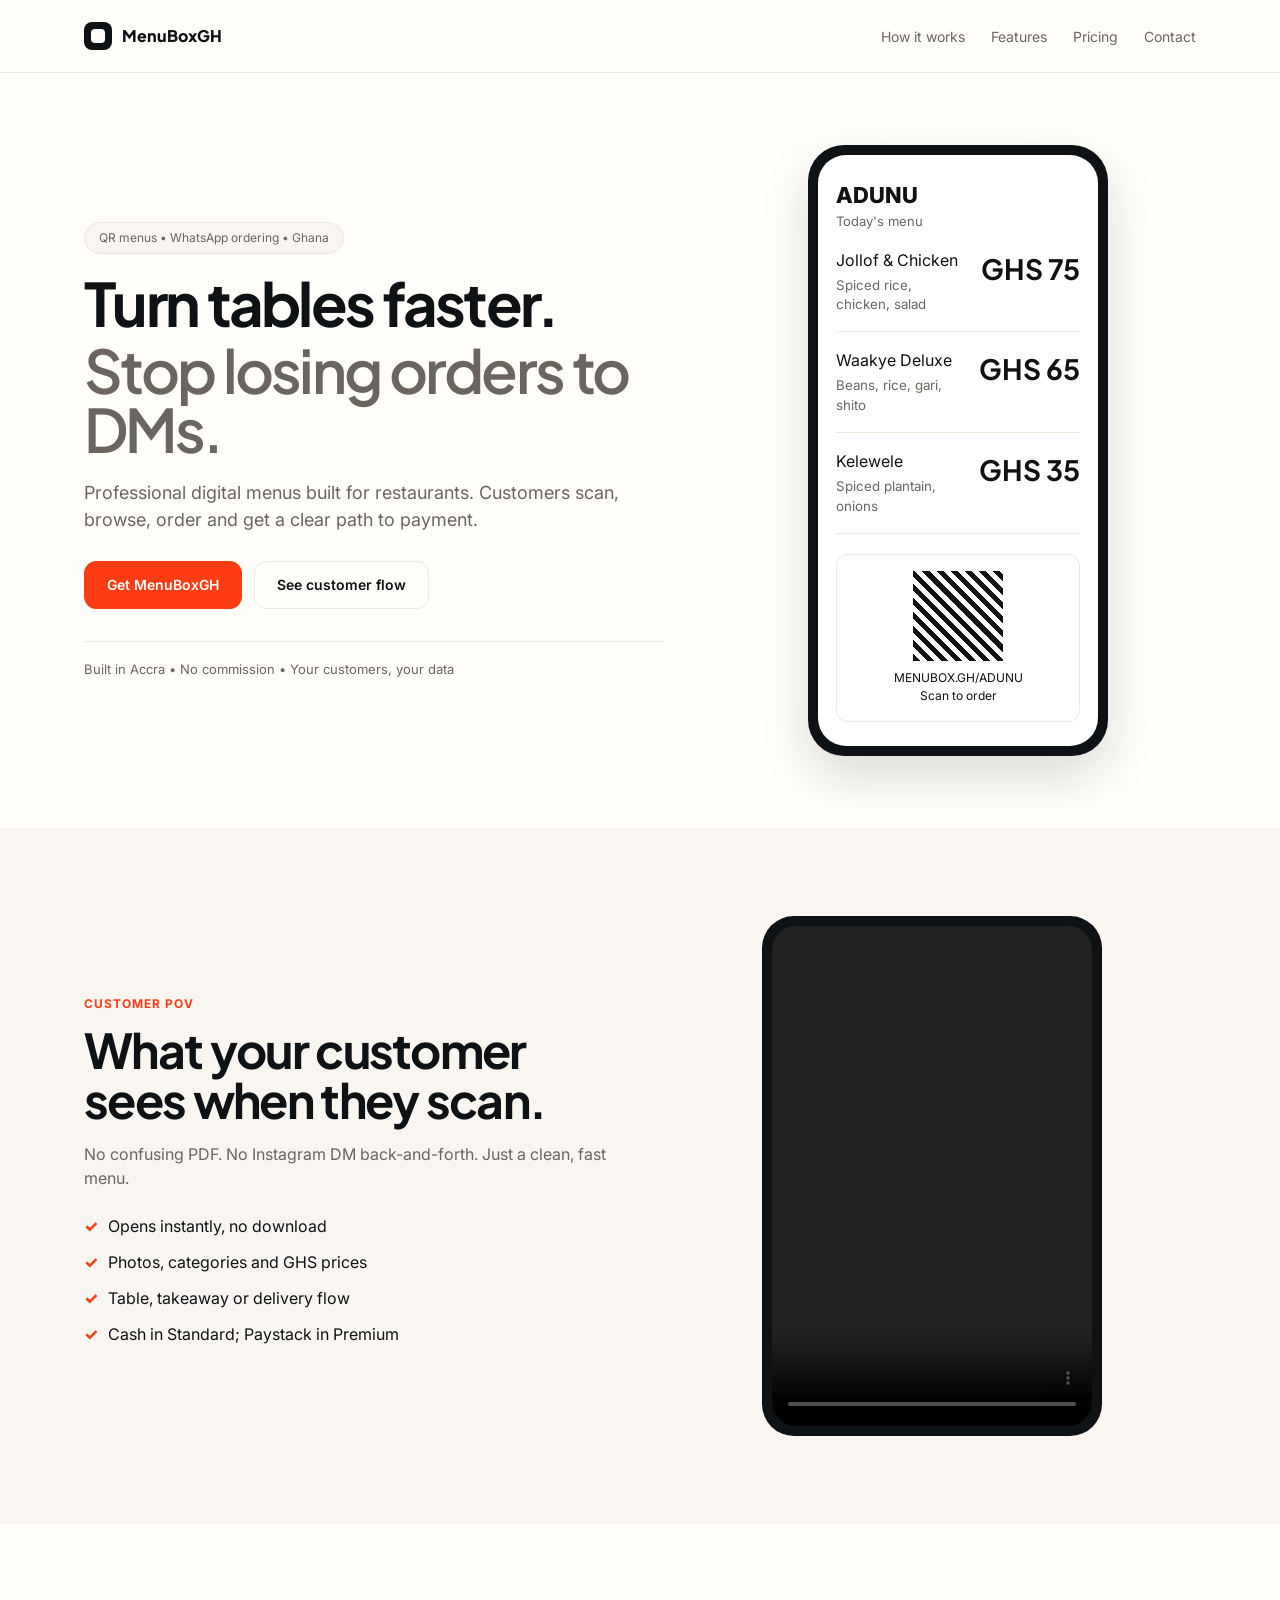
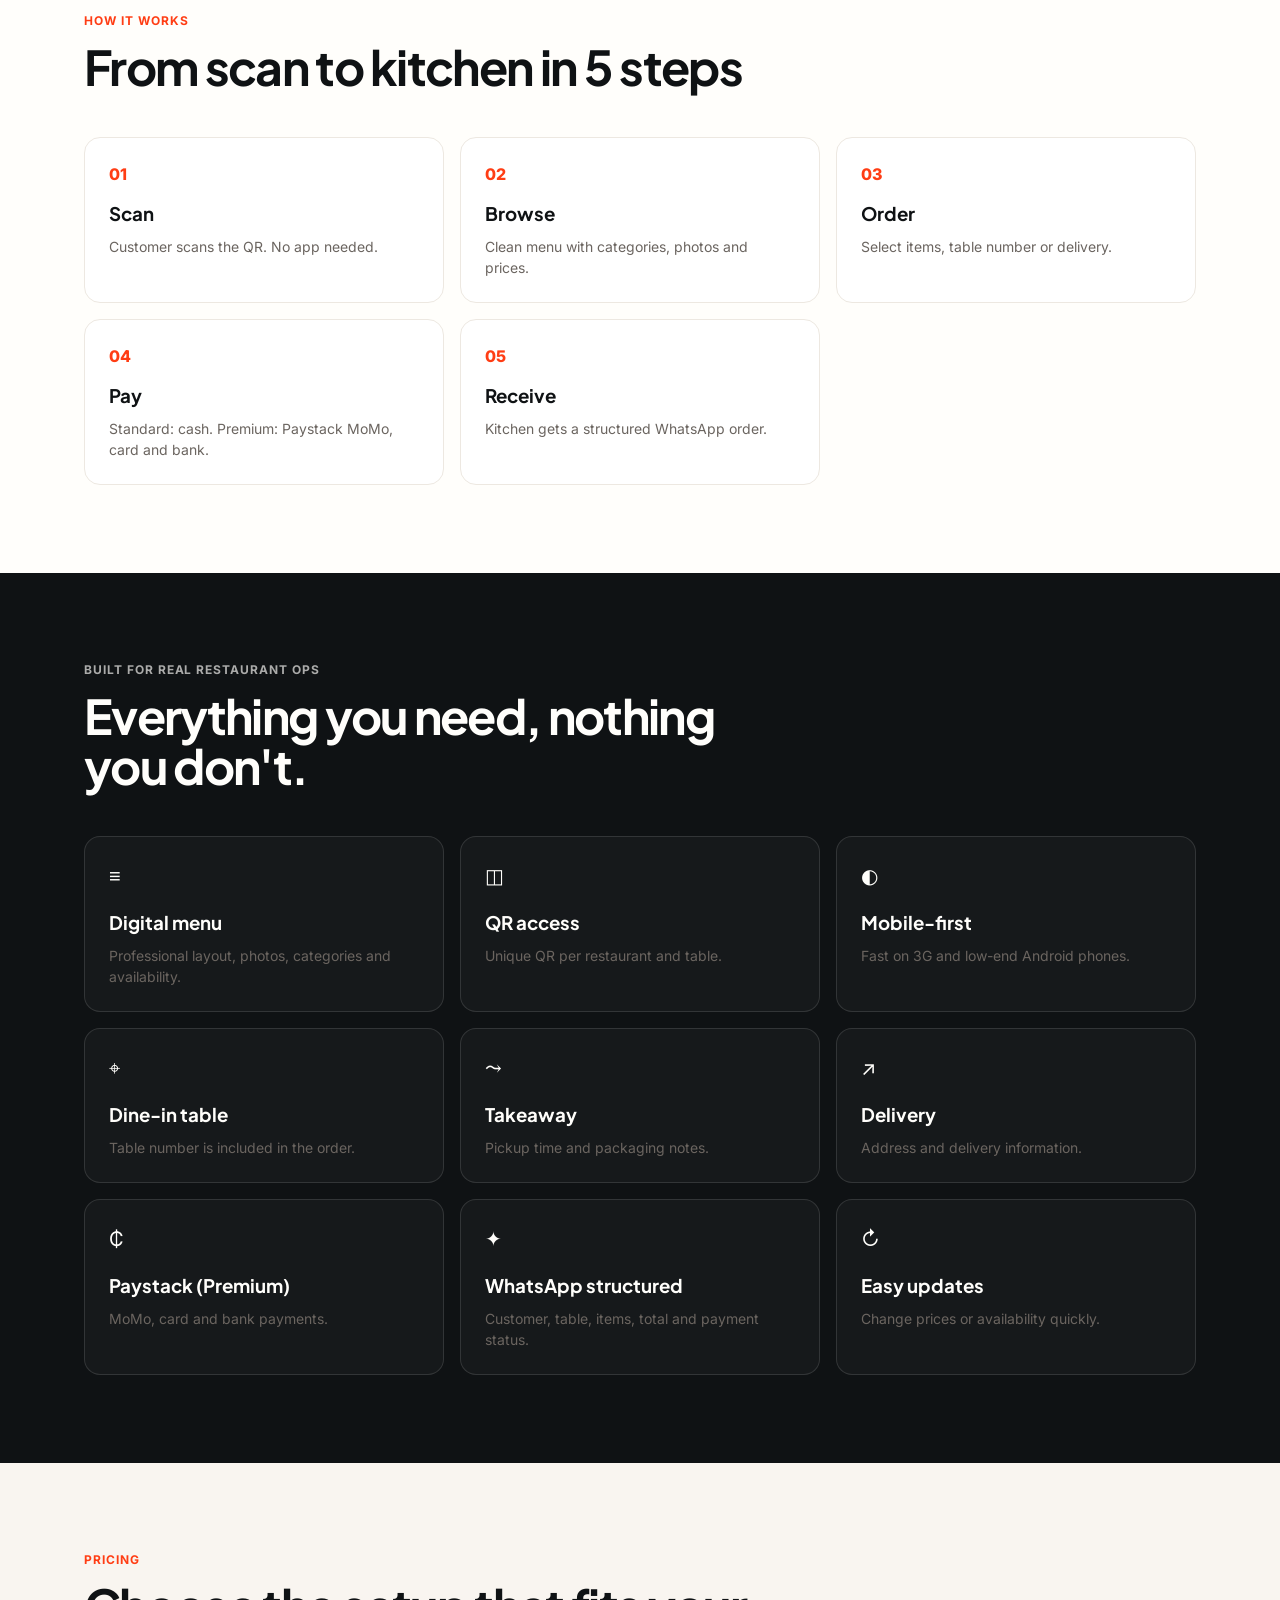
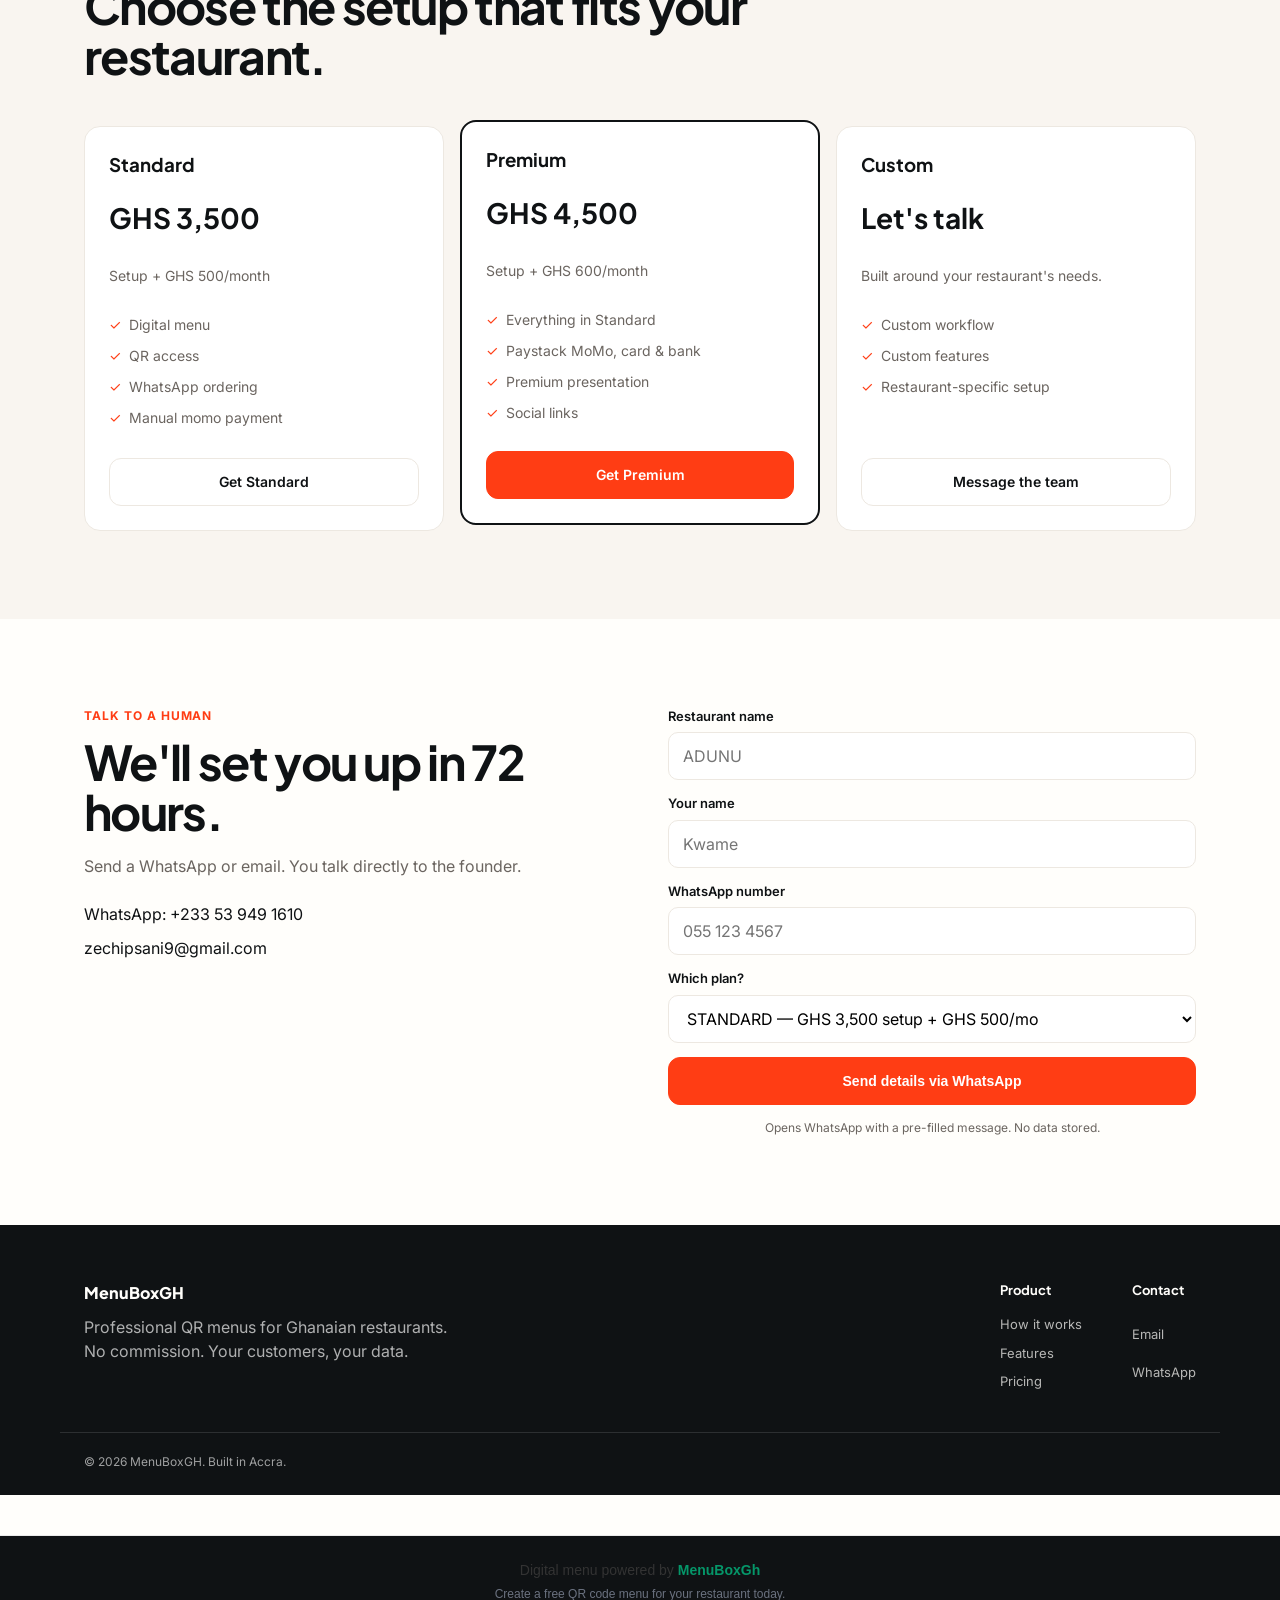
==== commit b0eccf46: "Remove emoji from footer link text" ====
--- a/index.html
+++ b/index.html
@@ -401,7 +401,7 @@
   <p style="font-size: 14px; color: #333; margin: 0;">
     Digital menu powered by 
     <a href="https://menuboxgh.vercel.app" target="_blank" rel="noopener noreferrer" style="color: #059669; font-weight: 600; text-decoration: none;">
-      MenuBoxGh 🚀
+      MenuBoxGh 
     </a>
   </p>
   <p style="font-size: 12px; color: #6b7280; margin-top: 4px;">Create a free QR code menu for your restaurant today.</p>
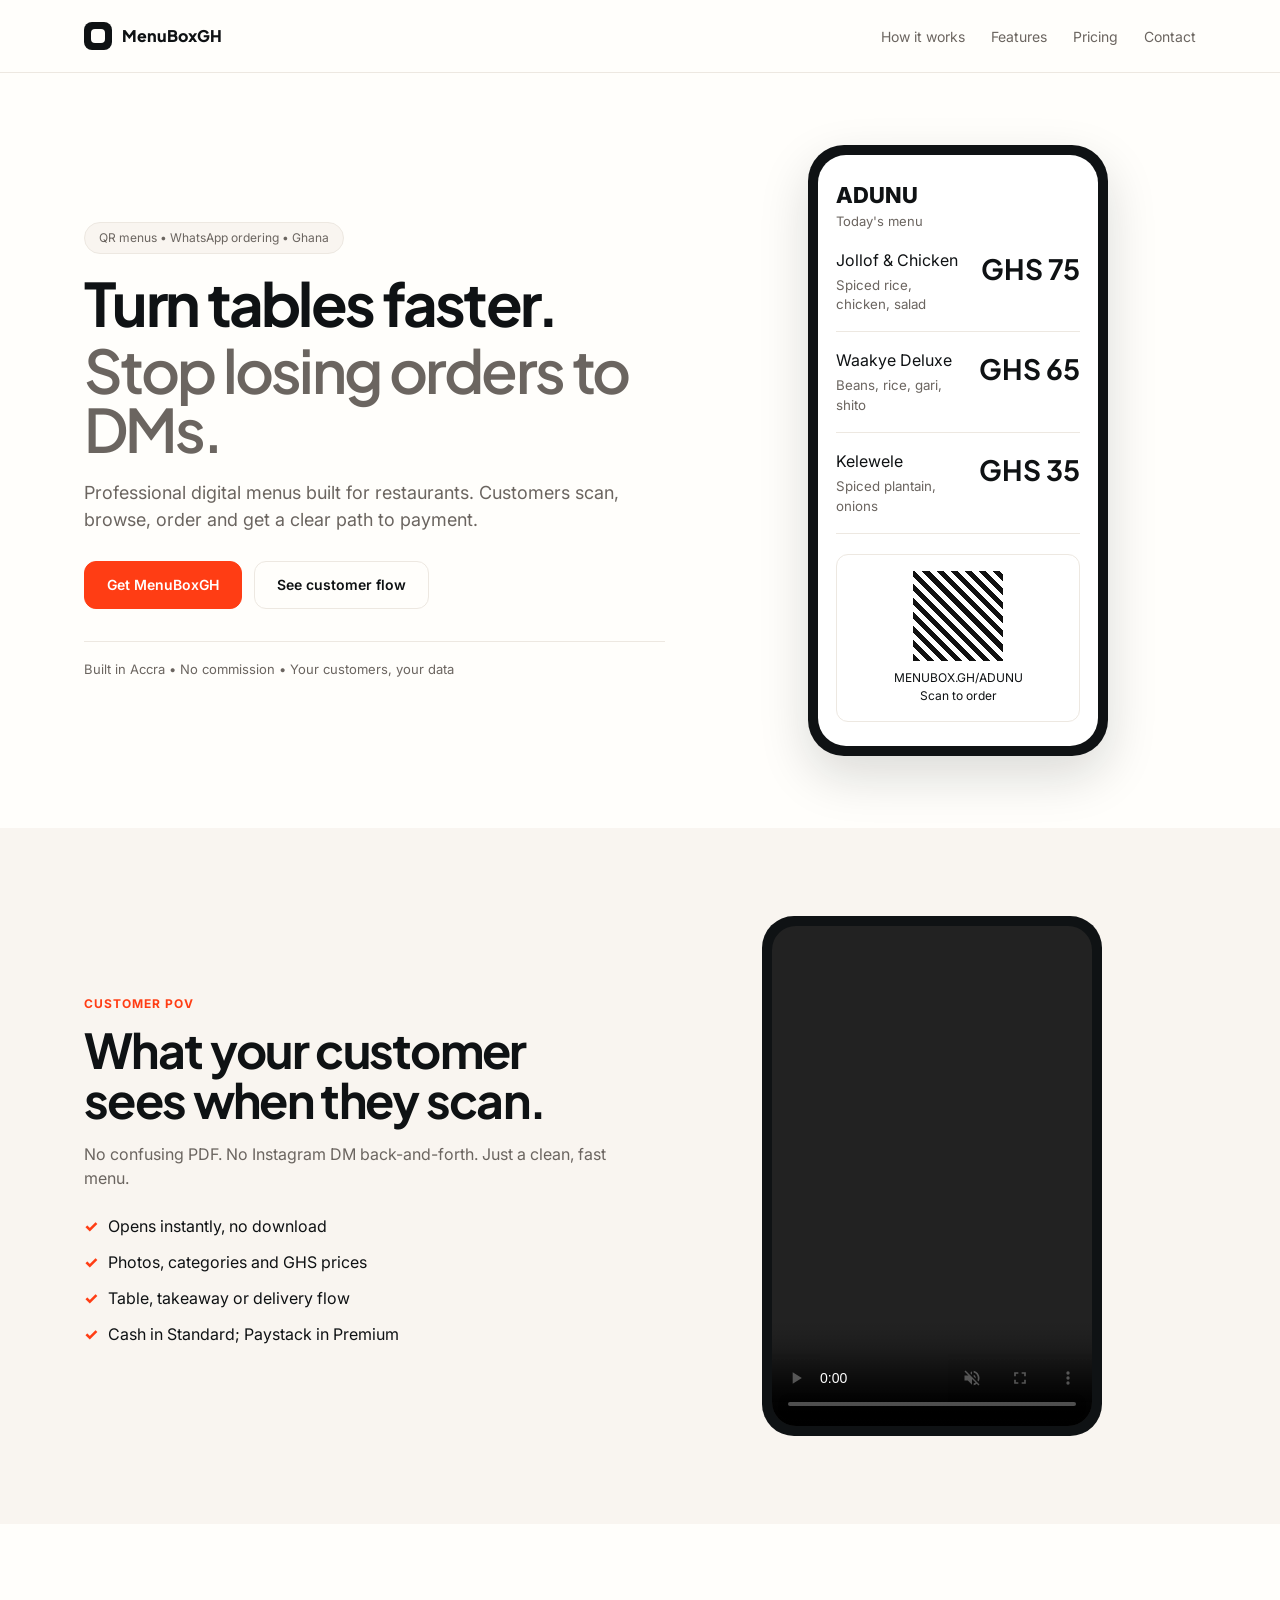
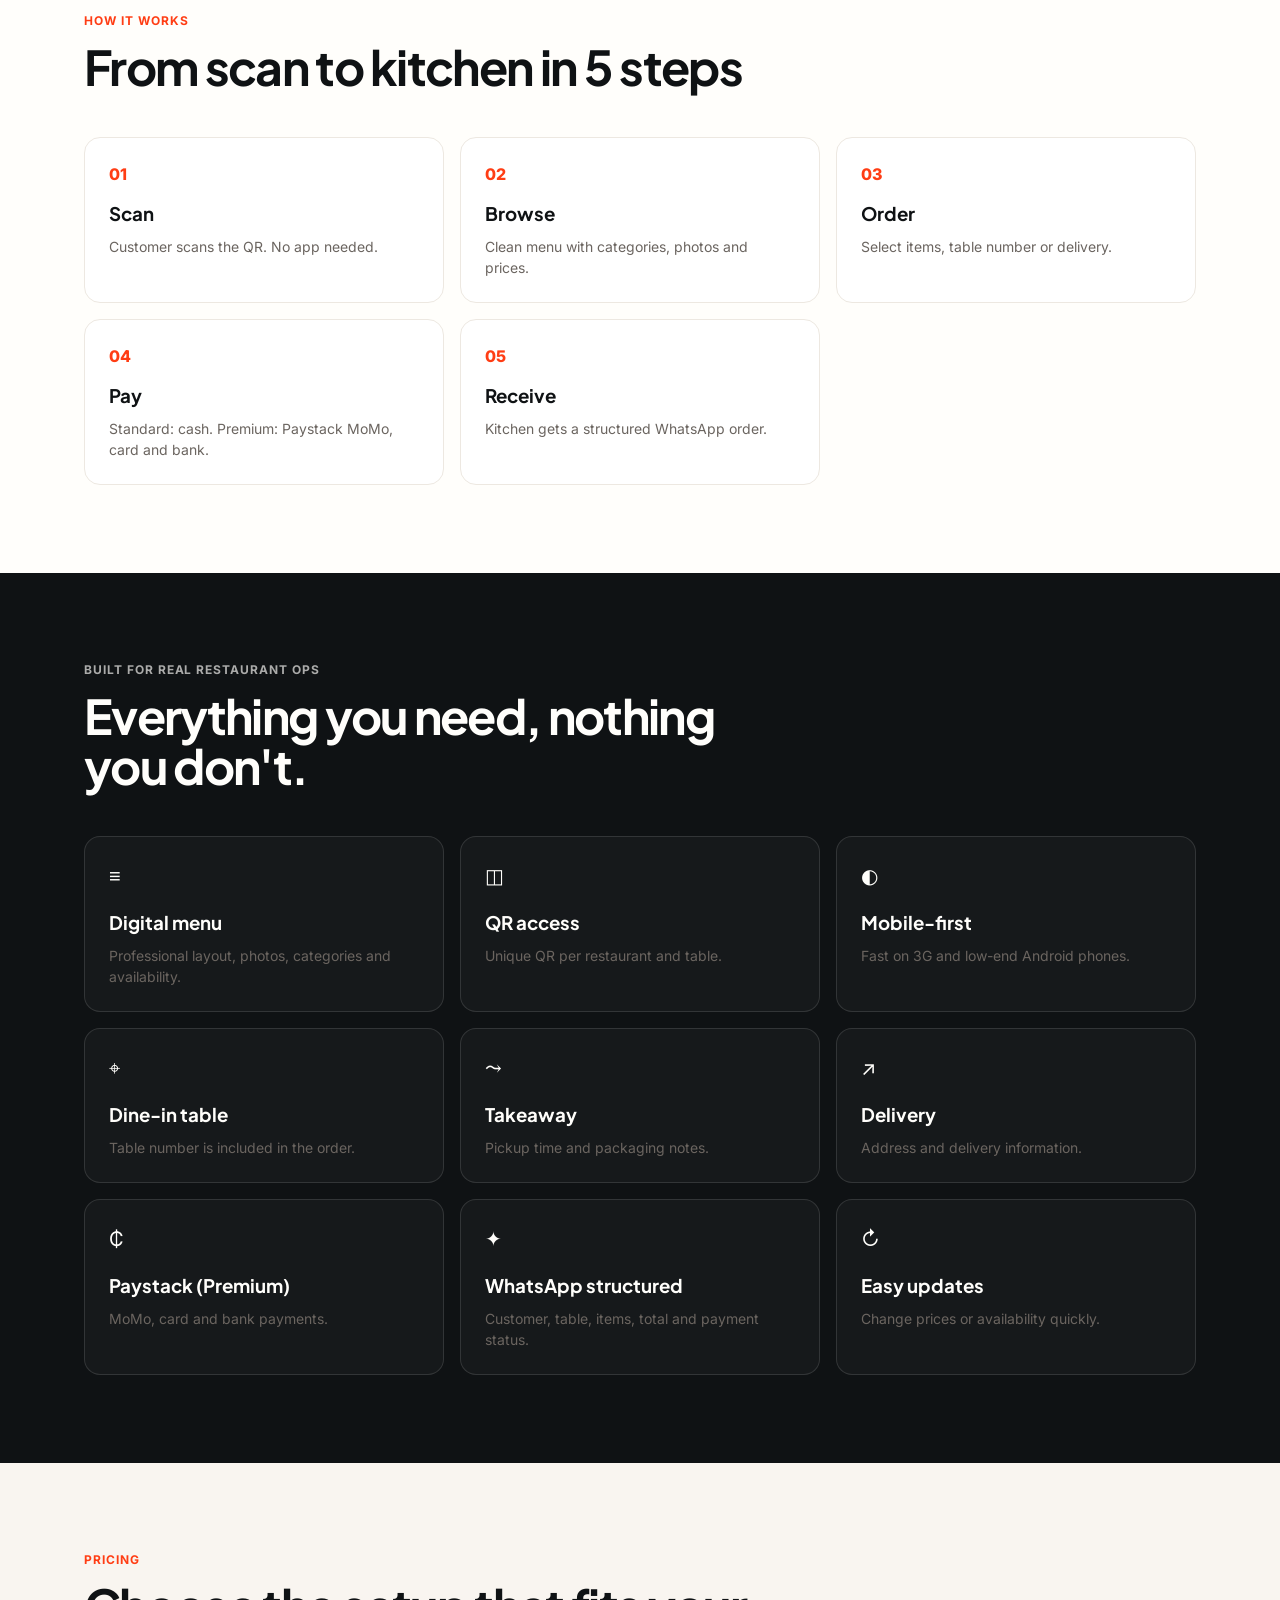
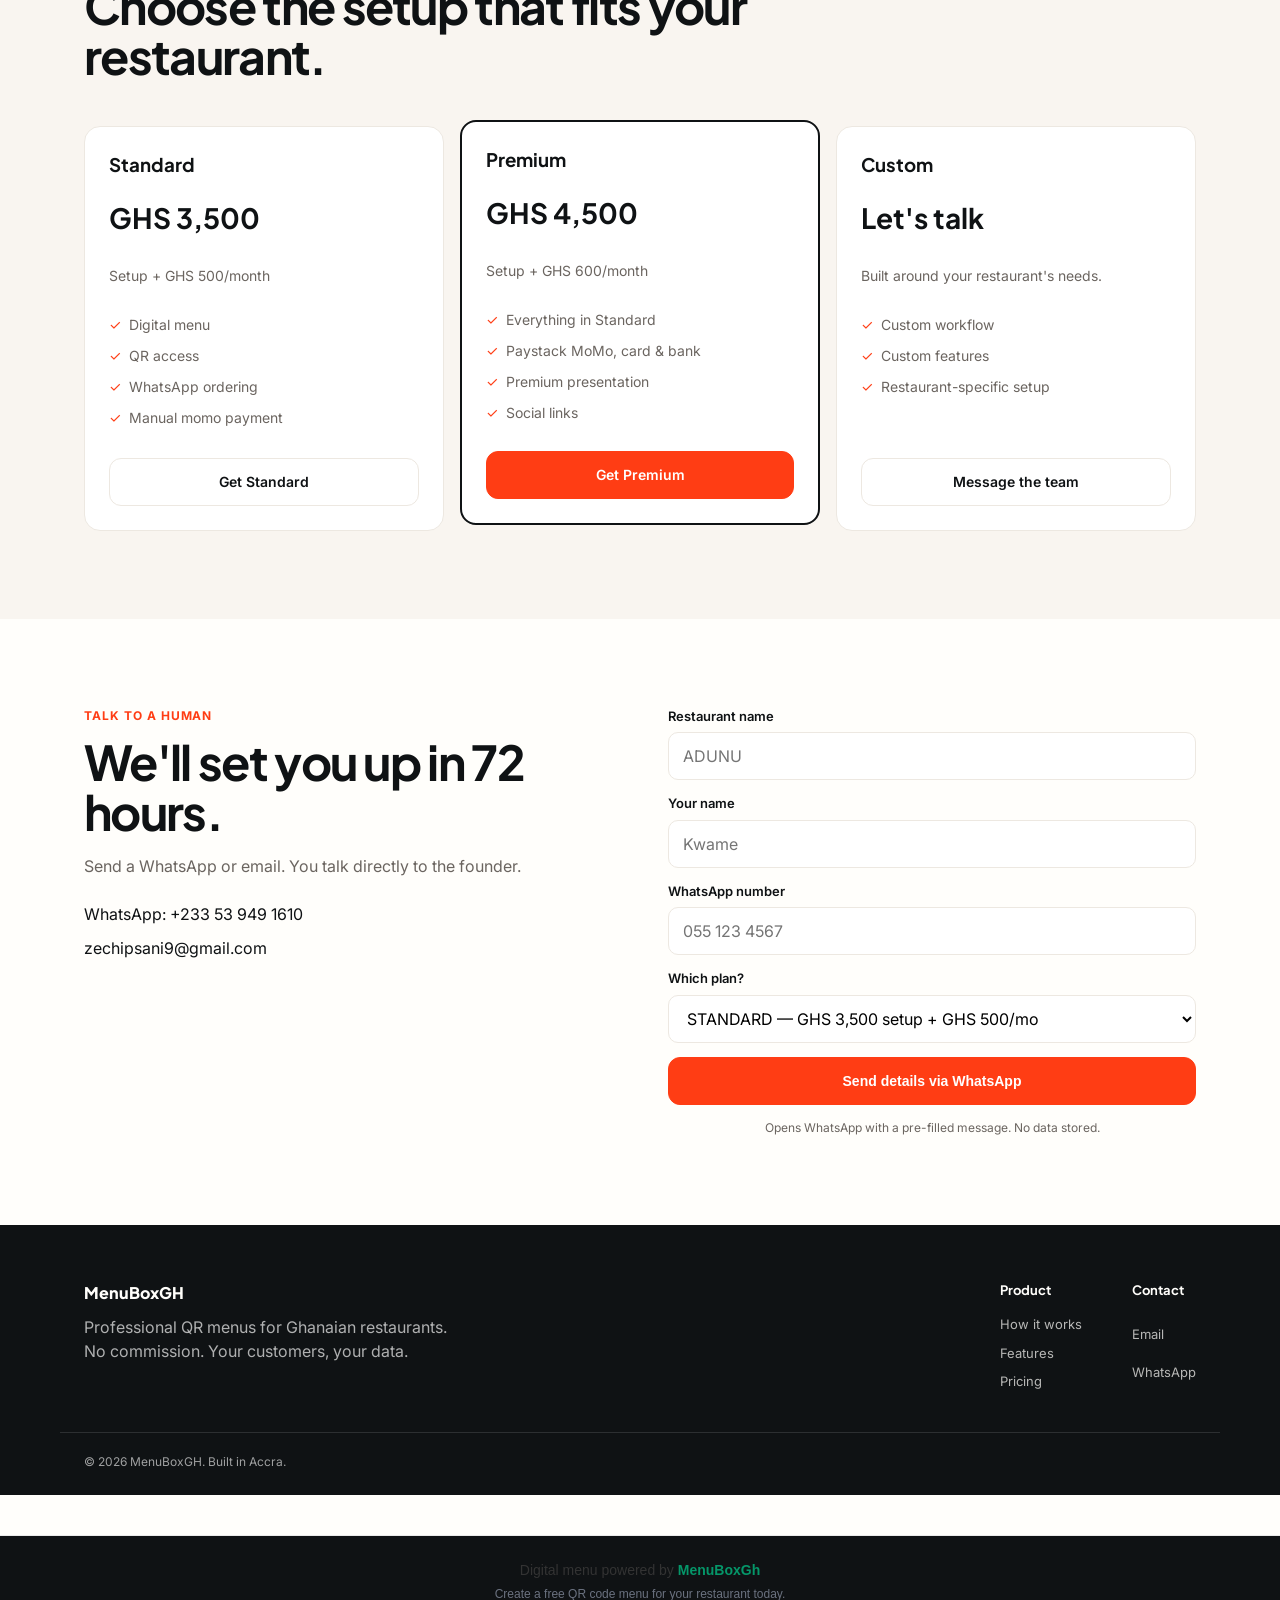
==== commit 9283ca9a: "Modify Open Graph description for restaurants Updated Open Graph description for clarity." ====
--- a/index.html
+++ b/index.html
@@ -12,7 +12,7 @@
 
   <!-- Open Graph / WhatsApp Preview Tags -->
   <meta property="og:title" content="MenuBoxGh - Digital QR Menus for Ghanaian Restaurants">
-  <meta property="og:description" content="Scan, view menu, and order directly on WhatsApp. Built for local food spots.">
+  <meta property="og:description" content="Scan, view menu, and order directly on WhatsApp. Built for restaurants and food spots.">
   <meta property="og:url" content="https://menuboxgh.vercel.app">
   <meta property="og:type" content="website">
   <meta property="og:image" content="https://menuboxgh.vercel.app/og-image.jpg">
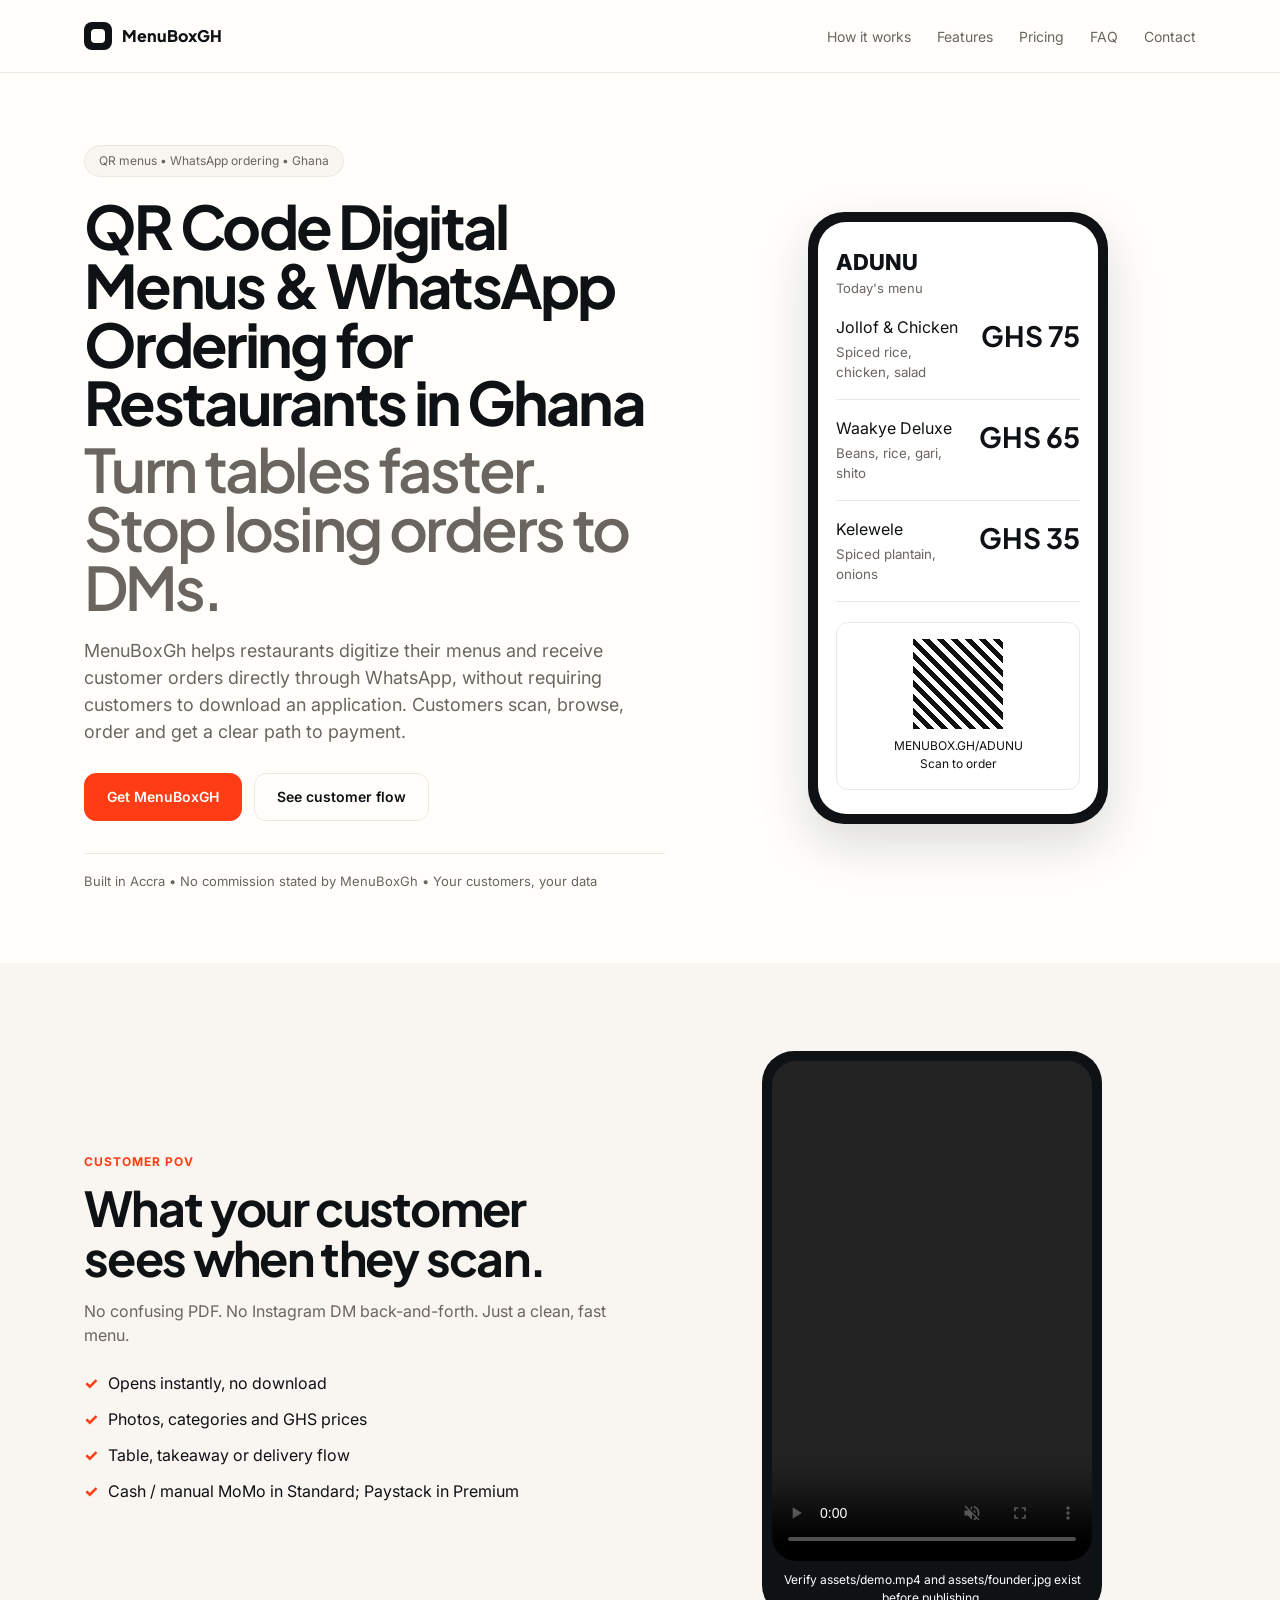
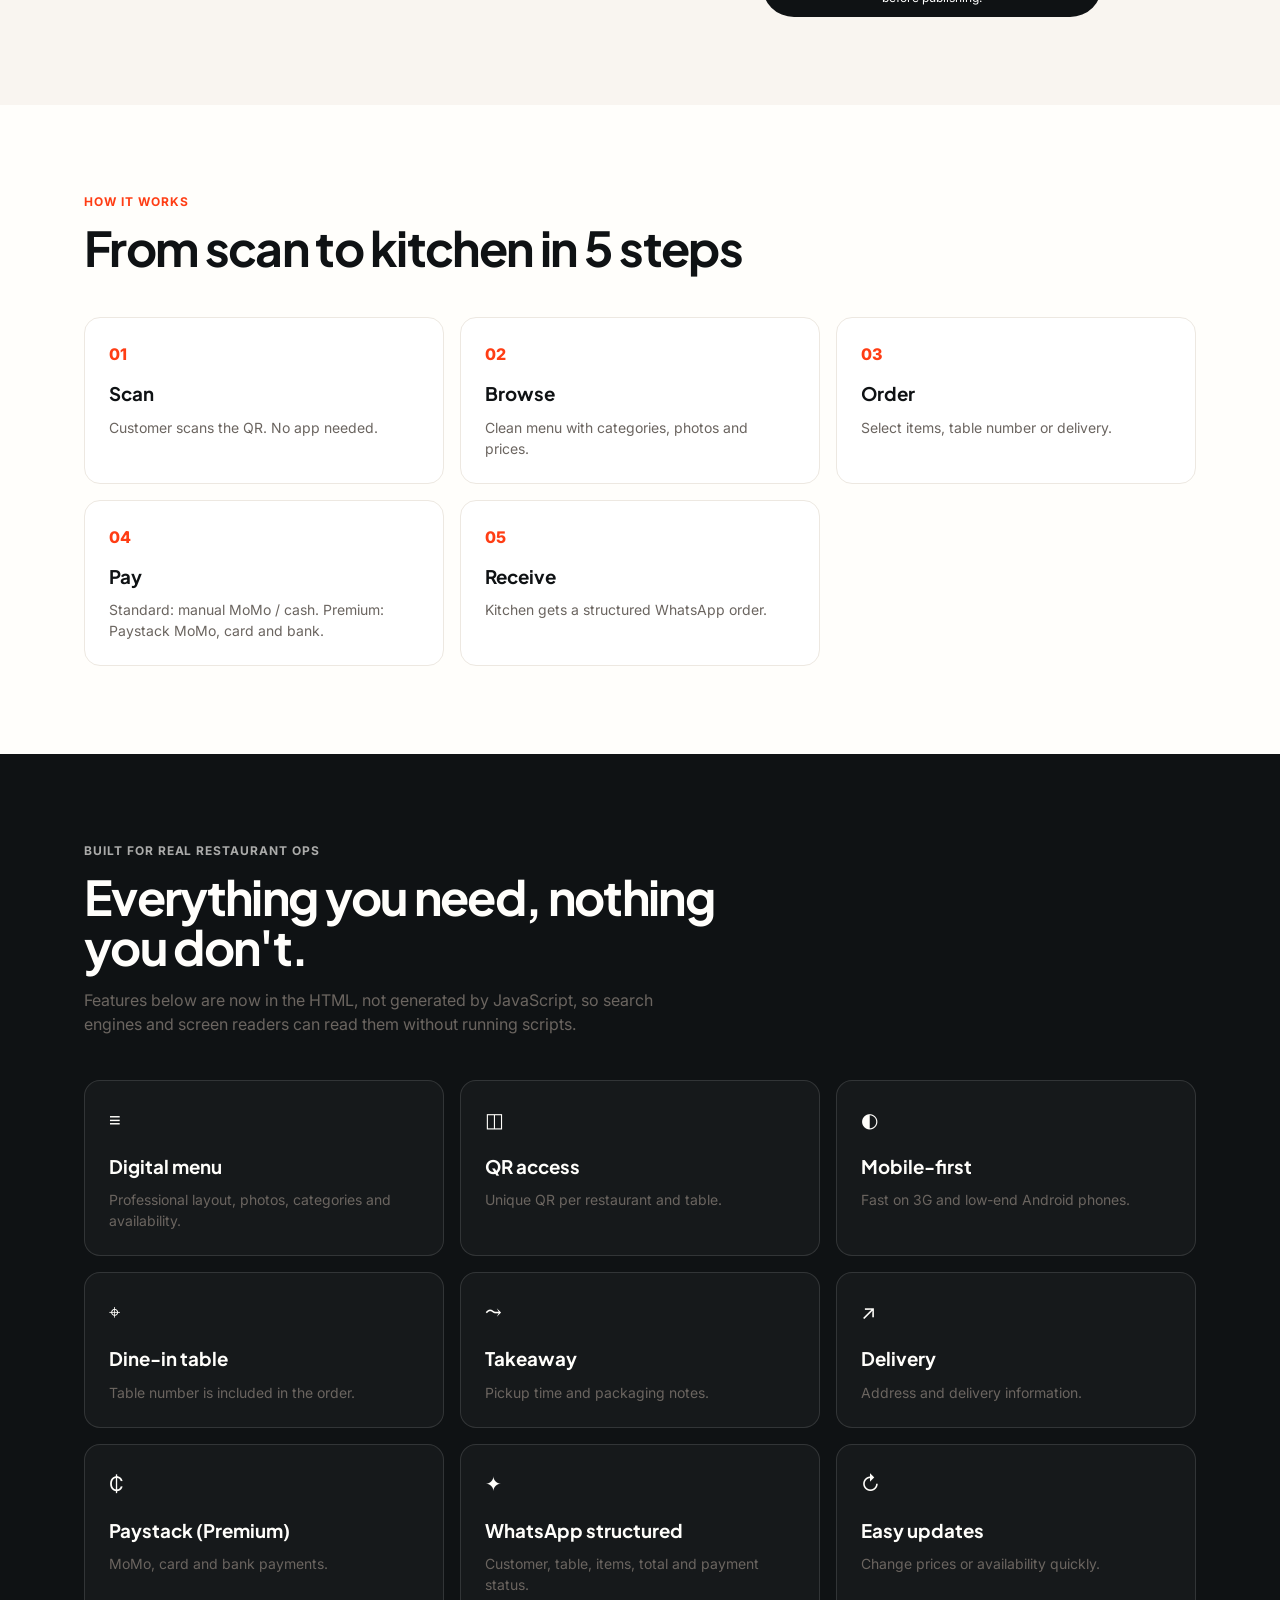
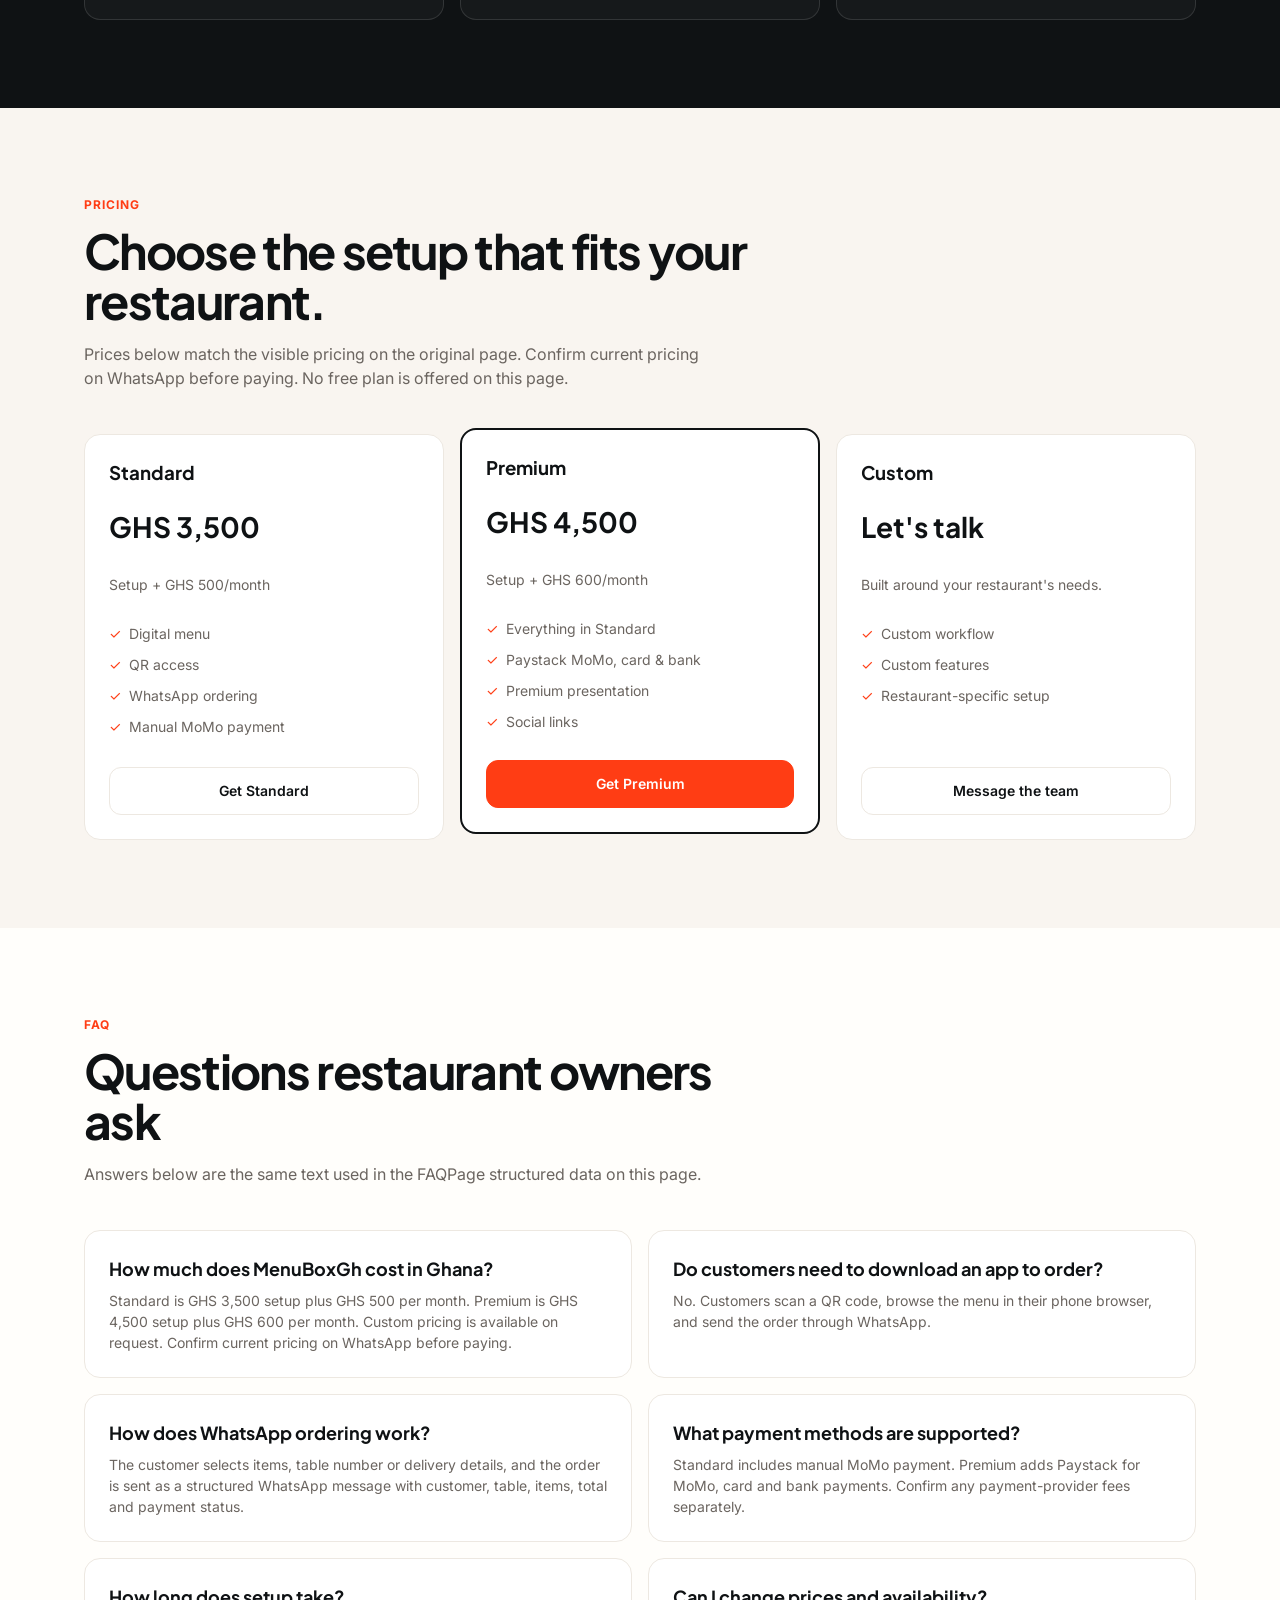
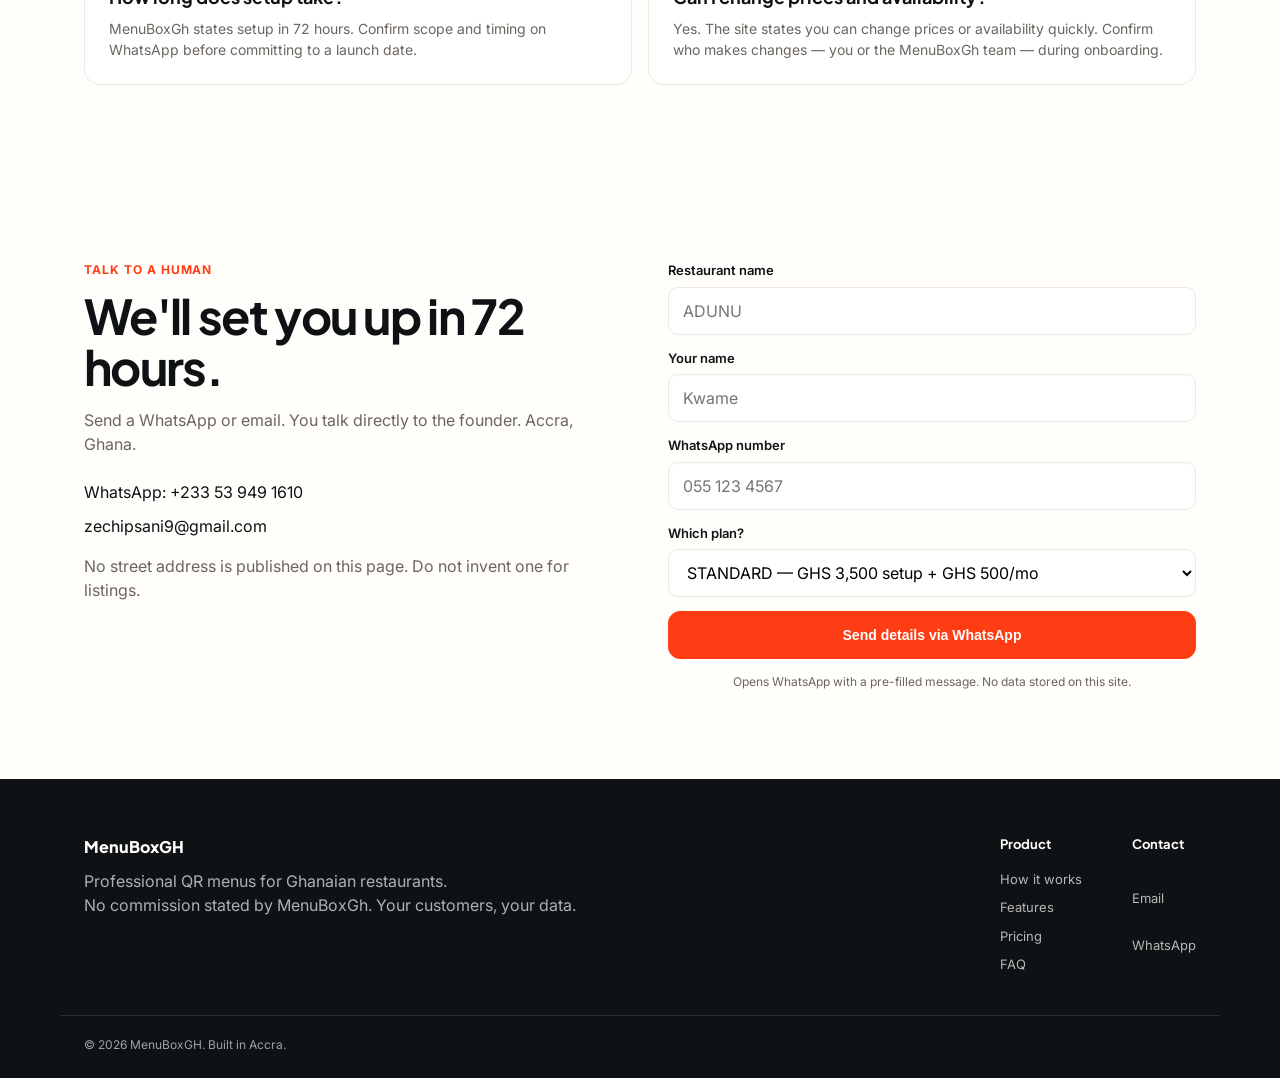
==== commit 48e06292: "Update print statement from 'Hello' to 'Goodbye'" ====
--- a/index.html
+++ b/index.html
@@ -1,414 +1,160 @@
-<!DOCTYPE html>
-<html lang="en">
-<head>
-  <head>
-  <meta charset="UTF-8">
-  <meta name="viewport" content="width=device-width, initial-scale=1.0">
-  
-  <!-- Primary SEO & Search Keywords -->
-  <title>MenuBoxGh | QR Code Digital Menus & WhatsApp Ordering in Ghana</title>
-  <meta name="description" content="Create instant digital menus with QR codes for your restaurant or food spot in Accra. Let customers order directly via WhatsApp with zero commission fees.">
-  <meta name="keywords" content="QR code menu Ghana, digital menu Accra, WhatsApp ordering restaurant tech">
+<html lang="en-GH"><head><style>
+@font-face {
+  font-family: "Optimistic";
+  font-style: normal;
+  font-weight: 400 600;
+  font-display: swap;
+  src: url("/fonts/OptimisticAI_VF_Optimized.woff2") format("woff2");
+}
+@font-face {
+  font-family: "Optimistic Mono";
+  font-style: normal;
+  font-weight: 400;
+  font-display: swap;
+  src: url("/fonts/OptimisticMono_W_TextRegular.woff2") format("woff2");
+}
+:where(html) {
+  font-family: "Optimistic", system-ui, sans-serif;
+}
+:where(code, pre, kbd, samp) {
+  font-family: "Optimistic Mono", ui-monospace, monospace;
+}
+</style>
+<meta charset="UTF-8">
+<meta name="viewport" content="width=device-width, initial-scale=1.0">
+<title>MenuBoxGh | QR Code Digital Menus &amp; WhatsApp Ordering in Ghana</title>
+<meta name="description" content="MenuBoxGh builds QR code digital menus for restaurants in Ghana. Customers scan, browse and order through WhatsApp with no app download. Standard: GHS 3,500 setup + GHS 500/month.">
+<link rel="canonical" href="https://menuboxgh.vercel.app/">
+<meta name="robots" content="index, follow, max-image-preview:large">
+<meta name="theme-color" content="#0f1214">
+<meta property="og:type" content="website">
+<meta property="og:site_name" content="MenuBoxGh">
+<meta property="og:locale" content="en_GH">
+<meta property="og:title" content="MenuBoxGh | QR Code Digital Menus &amp; WhatsApp Ordering in Ghana">
+<meta property="og:description" content="Scan, view menu, and order directly on WhatsApp. Built for restaurants and food spots in Ghana. No customer app download.">
+<meta property="og:url" content="https://menuboxgh.vercel.app/">
+<meta property="og:image" content="https://menuboxgh.vercel.app/og-image.jpg">
+<meta property="og:image:alt" content="MenuBoxGh QR code digital menu preview for a Ghanaian restaurant">
+<meta name="twitter:card" content="summary_large_image">
+<meta name="twitter:title" content="MenuBoxGh | QR Code Digital Menus &amp; WhatsApp Ordering in Ghana">
+<meta name="twitter:description" content="Scan, view menu, and order directly on WhatsApp. Built for restaurants in Ghana.">
+<meta name="twitter:image" content="https://menuboxgh.vercel.app/og-image.jpg">
+<meta name="google-site-verification" content="syCn7U54FI0xlb-UaHSvsX2tceFKXtlGV2Kb7u0qHLw">
+<meta name="msvalidate.01" content="26925E8636538B27941CE141414345FA">
+<link rel="preconnect" href="https://fonts.googleapis.com">
+<link rel="preconnect" href="https://fonts.gstatic.com" crossorigin="">
+<link href="https://fonts.googleapis.com/css2?family=Inter:wght@400;500;600;700&amp;family=Plus+Jakarta+Sans:wght@600;700;800&amp;display=swap" rel="stylesheet">
+<script async="" src="https://www.googletagmanager.com/gtm.js?id=GTM-K6278VB3"></script><script type="application/ld+json">
+{
+  "@context": "https://schema.org",
+  "@graph": [
+    {
+      "@type": "Organization",
+      "@id": "https://menuboxgh.vercel.app/#organization",
+      "name": "MenuBoxGh",
+      "url": "https://menuboxgh.vercel.app/",
+      "description": "MenuBoxGh helps restaurants in Ghana digitize their menus and receive customer orders directly through WhatsApp, without requiring customers to download an application.",
+      "email": "zechipsani9@gmail.com",
+      "telephone": "+233539491610",
+      "areaServed": {"@type": "Country", "name": "Ghana"},
+      "contactPoint": {"@type": "ContactPoint", "telephone": "+233539491610", "contactType": "sales", "areaServed": "GH", "availableLanguage": "en"}
+    },
+    {
+      "@type": "WebSite",
+      "@id": "https://menuboxgh.vercel.app/#website",
+      "url": "https://menuboxgh.vercel.app/",
+      "name": "MenuBoxGh",
+      "publisher": {"@id": "https://menuboxgh.vercel.app/#organization"},
+      "inLanguage": "en-GH"
+    },
+    {
+      "@type": "WebApplication",
+      "name": "MenuBoxGh",
+      "url": "https://menuboxgh.vercel.app/",
+      "applicationCategory": "BusinessApplication",
+      "operatingSystem": "Web browser",
+      "description": "QR code digital menus and direct WhatsApp ordering for restaurants in Ghana. Customers scan a QR code, browse the menu, and send a structured order via WhatsApp. No customer app download is required.",
+      "provider": {"@id": "https://menuboxgh.vercel.app/#organization"},
+      "offers": {
+        "@type": "AggregateOffer",
+        "lowPrice": "3500",
+        "highPrice": "4500",
+        "priceCurrency": "GHS",
+        "offerCount": "2"
+      },
+      "hasOfferCatalog": {
+        "@type": "OfferCatalog",
+        "name": "MenuBoxGh plans",
+        "itemListElement": [
+          {"@type": "Offer", "name": "Standard", "price": "3500", "priceCurrency": "GHS", "description": "GHS 3,500 setup + GHS 500/month. Digital menu, QR access, WhatsApp ordering, manual MoMo payment."},
+          {"@type": "Offer", "name": "Premium", "price": "4500", "priceCurrency": "GHS", "description": "GHS 4,500 setup + GHS 600/month. Everything in Standard, plus Paystack MoMo, card and bank payments, premium presentation and social links."}
+        ]
+      }
+    },
+    {
+      "@type": "FAQPage",
+      "mainEntity": [
+        {"@type": "Question", "name": "How much does MenuBoxGh cost in Ghana?", "acceptedAnswer": {"@type": "Answer", "text": "Standard is GHS 3,500 setup plus GHS 500 per month. Premium is GHS 4,500 setup plus GHS 600 per month. Custom pricing is available on request. Confirm current pricing on WhatsApp before paying."}},
+        {"@type": "Question", "name": "Do customers need to download an app to order?", "acceptedAnswer": {"@type": "Answer", "text": "No. Customers scan a QR code, browse the menu in their phone browser, and send the order through WhatsApp."}},
+        {"@type": "Question", "name": "How does WhatsApp ordering work?", "acceptedAnswer": {"@type": "Answer", "text": "The customer selects items, table number or delivery details, and the order is sent as a structured WhatsApp message with customer, table, items, total and payment status."}},
+        {"@type": "Question", "name": "What payment methods are supported?", "acceptedAnswer": {"@type": "Answer", "text": "Standard includes manual MoMo payment. Premium adds Paystack for MoMo, card and bank payments. Confirm any payment-provider fees separately."}},
+        {"@type": "Question", "name": "How long does setup take?", "acceptedAnswer": {"@type": "Answer", "text": "MenuBoxGh states setup in 72 hours. Confirm scope and timing on WhatsApp before committing to a launch date."}}
+      ]
+    }
+  ]
+}
+</script>
+<!-- Google Tag Manager - single container. The standalone gtag.js snippet was removed to avoid double-counting. Verify in GTM Preview before publishing. -->
+<script>(function(w,d,s,l,i){w[l]=w[l]||[];w[l].push({'gtm.start':new Date().getTime(),event:'gtm.js'});var f=d.getElementsByTagName(s)[0],j=d.createElement(s),dl=l!='dataLayer'?'&l='+l:'';j.async=true;j.src='https://www.googletagmanager.com/gtm.js?id='+i+dl;f.parentNode.insertBefore(j,f);})(window,document,'script','dataLayer','GTM-K6278VB3');</script>
+<style>
+@import url('https://fonts.googleapis.com/css2?family=Inter:wght@400;500;600;700&family=Plus+Jakarta+Sans:wght@600;700;800&display=swap');
+:root{--ink:#0f1214;--paper:#fffefb;--soft:#f9f5f0;--line:#ede8e1;--muted:#6b6560;--accent:#ff3d14;--accent-dark:#e63510;--radius:16px}
+*{box-sizing:border-box;margin:0;padding:0}html{scroll-behavior:smooth}body{font-family:Inter,sans-serif;color:var(--ink);background:var(--paper);line-height:1.5}a{color:inherit;text-decoration:none}.container{width:min(1160px,100%);margin:auto;padding:0 24px}section{padding:88px 0}h1,h2,h3,h4,.logo{font-family:"Plus Jakarta Sans",sans-serif}.section-head{max-width:700px;margin-bottom:44px}.kicker{color:var(--accent);font-size:12px;font-weight:700;text-transform:uppercase;letter-spacing:.08em;margin-bottom:12px}.title{font-size:clamp(30px,5vw,48px);line-height:1.05;letter-spacing:-.035em}.desc{color:var(--muted);margin-top:16px;max-width:620px}
+nav{position:sticky;top:0;z-index:10;background:rgba(255,254,251,.96);border-bottom:1px solid var(--line)}.nav-inner{height:72px;display:flex;align-items:center;justify-content:space-between}.logo{display:flex;align-items:center;gap:10px;font-weight:800}.mark{width:28px;height:28px;border-radius:8px;background:var(--ink);position:relative}.mark:after{content:"";position:absolute;inset:7px;border-radius:4px;background:var(--paper)}.nav-links{display:flex;gap:26px;align-items:center}.nav-links a{color:var(--muted);font-size:14px}.menu-btn{display:none;border:1px solid var(--line);background:none;padding:10px 12px;border-radius:10px}
+.btn{display:inline-flex;align-items:center;justify-content:center;min-height:48px;padding:0 22px;border-radius:12px;border:1px solid var(--line);font-weight:600;font-size:14px;cursor:pointer}.primary{background:var(--accent);color:white;border-color:var(--accent)}.primary:hover{background:var(--accent-dark)}.ghost:hover{background:var(--soft)}
+.hero{padding:72px 0}.hero-grid{display:grid;grid-template-columns:1.1fr .9fr;gap:56px;align-items:center}.eyebrow{display:inline-block;padding:6px 14px;border:1px solid var(--line);border-radius:999px;background:var(--soft);color:var(--muted);font-size:12px;margin-bottom:20px}.hero h1{font-size:clamp(38px,6vw,60px);line-height:.98;letter-spacing:-.045em}.hero h1 span{display:block;color:var(--muted);font-weight:600;margin-top:8px}.hero-copy{color:var(--muted);font-size:18px;max-width:560px;margin:20px 0 28px}.actions{display:flex;gap:12px;flex-wrap:wrap}.trust{margin-top:32px;padding-top:18px;border-top:1px solid var(--line);color:var(--muted);font-size:13px}
+.phone{width:300px;margin:auto;padding:10px;border-radius:36px;background:var(--ink);box-shadow:0 20px 50px #0f121426}.screen{min-height:520px;padding:24px 18px;border-radius:28px;background:white}.restaurant{font-weight:800;font-size:22px}.menu-item{display:flex;justify-content:space-between;gap:16px;padding:16px 0;border-bottom:1px solid var(--line)}.menu-item small{display:block;color:var(--muted);margin-top:4px}.price{font-weight:700;white-space:nowrap}.qr{margin-top:20px;padding:16px;text-align:center;border:1px solid var(--line);border-radius:12px;font-size:12px}.qr-box{width:90px;height:90px;margin:0 auto 8px;background:repeating-linear-gradient(45deg,#111 0 5px,#fff 5px 10px)}
+.steps-grid,.features-grid,.pricing-grid{display:grid;grid-template-columns:repeat(3,1fr);gap:16px}.step,.feature,.price-card{padding:24px;border:1px solid var(--line);border-radius:var(--radius);background:white}.step-number{color:var(--accent);font-weight:800;margin-bottom:14px}.step p,.feature p,.price-card p{color:var(--muted);font-size:14px;margin-top:8px}.features{background:var(--ink);color:var(--paper)}.features .kicker{color:var(--paper);opacity:.65}.features-grid{margin-top:44px}.feature{background:#ffffff08;border-color:#ffffff1f}.feature-icon{font-size:20px;margin-bottom:18px}
+.pov{background:var(--soft)}.pov-grid{display:grid;grid-template-columns:1fr 1fr;gap:56px;align-items:center}.checks{list-style:none;margin-top:24px}.checks li{margin:12px 0}.checks li:before{content:"✓";color:var(--accent);font-weight:800;margin-right:10px}.demo-box{max-width:340px;margin:auto;padding:10px;border-radius:32px;background:var(--ink)}.demo-box video{width:100%;border-radius:24px;display:block;min-height:500px;object-fit:cover;background:#222}
+.pricing{background:var(--soft)}.price-card{display:flex;flex-direction:column;gap:18px}.price-card.featured{border:2px solid var(--ink);transform:translateY(-6px)}.price{font-size:28px;font-family:"Plus Jakarta Sans"}.price-card ul{list-style:none;color:var(--muted);font-size:14px}.price-card li{margin:10px 0}.price-card li:before{content:"✓";color:var(--accent);margin-right:8px}.price-card .btn{margin-top:auto}
+.faq-grid{display:grid;grid-template-columns:1fr 1fr;gap:16px}.faq-item{padding:24px;border:1px solid var(--line);border-radius:16px;background:white}.faq-item h3{font-size:18px;margin-bottom:8px}.faq-item p{color:var(--muted);font-size:14px}
+.contact-grid{display:grid;grid-template-columns:1fr 1fr;gap:56px}.contact-methods{display:grid;gap:10px;margin-top:24px}form{display:grid;gap:14px}label span{display:block;font-size:13px;font-weight:600;margin-bottom:6px}input,select{width:100%;height:48px;border:1px solid var(--line);border-radius:10px;padding:0 14px;background:white;font:inherit}.hint{color:var(--muted);font-size:12px;text-align:center}
+footer{background:var(--ink);color:var(--paper);padding:56px 0 24px}.footer-grid{display:grid;grid-template-columns:1fr auto;gap:40px}.footer-links{display:flex;gap:50px}.footer-col{display:grid;gap:9px;font-size:13px}.footer-col h4{margin-bottom:6px}.footer-col a{opacity:.7}.footer-bottom{margin-top:40px;padding-top:20px;border-top:1px solid #ffffff1f;color:#ffffff99;font-size:12px}
+.skip-link{position:absolute;left:-9999px}.skip-link:focus{left:16px;top:16px;background:white;padding:10px;border-radius:8px;z-index:99}
+@media(max-width:800px){.nav-links{display:none}.menu-btn{display:block}.hero-grid,.pov-grid,.contact-grid,.faq-grid{grid-template-columns:1fr}.steps-grid,.features-grid,.pricing-grid{grid-template-columns:1fr 1fr}.hero{padding-top:48px}.phone{width:280px}.footer-grid{grid-template-columns:1fr}}
+@media(max-width:520px){section{padding:64px 0}.steps-grid,.features-grid,.pricing-grid{grid-template-columns:1fr}.price-card.featured{transform:none}.footer-links{flex-direction:column;gap:24px}}
+</style>
+</head>
+<body>
+<a class="skip-link" href="#main">Skip to main content</a>
+<noscript><iframe src="https://www.googletagmanager.com/ns.html?id=GTM-K6278VB3" height="0" width="0" style="display:none;visibility:hidden"></iframe></noscript>
+<header>
+<nav aria-label="Main navigation"><div class="container nav-inner"><a class="logo" href="#top"><span class="mark" aria-hidden="true"></span>MenuBoxGH</a><div class="nav-links"><a href="#how-it-works">How it works</a><a href="#features">Features</a><a href="#pricing">Pricing</a><a href="#faq">FAQ</a><a href="#contact">Contact</a></div><button class="menu-btn" type="button" aria-expanded="false" aria-controls="mobileMenu" onclick="toggleMenu()">Menu</button></div><div id="mobileMenu" class="container" style="display:none;padding-bottom:20px"><div style="display:grid;gap:12px"><a href="#how-it-works">How it works</a><a href="#features">Features</a><a href="#pricing">Pricing</a><a href="#faq">FAQ</a><a href="#contact">Contact</a></div></div></nav>
+</header>
+<main id="main">
+<section class="hero" id="top"><div class="container hero-grid"><div><span class="eyebrow">QR menus • WhatsApp ordering • Ghana</span><h1>QR Code Digital Menus &amp; WhatsApp Ordering for Restaurants in Ghana<span>Turn tables faster. Stop losing orders to DMs.</span></h1><p class="hero-copy">MenuBoxGh helps restaurants digitize their menus and receive customer orders directly through WhatsApp, without requiring customers to download an application. Customers scan, browse, order and get a clear path to payment.</p><div class="actions"><a class="btn primary" href="https://wa.me/233539491610?text=Hi%20MenuBoxGH%2C%20I%20want%20to%20get%20MenuBoxGH%20for%20my%20restaurant" target="_blank" rel="noopener">Get MenuBoxGH</a><a class="btn ghost" href="#pov">See customer flow</a></div><div class="trust">Built in Accra • No commission stated by MenuBoxGh • Your customers, your data</div></div><div class="phone" role="img" aria-label="Preview of a MenuBoxGh digital menu for ADUNU showing Jollof and Chicken for GHS 75"><div class="screen"><div class="restaurant">ADUNU</div><p style="color:var(--muted);font-size:13px">Today's menu</p><div class="menu-item"><div>Jollof &amp; Chicken<small>Spiced rice, chicken, salad</small></div><div class="price">GHS 75</div></div><div class="menu-item"><div>Waakye Deluxe<small>Beans, rice, gari, shito</small></div><div class="price">GHS 65</div></div><div class="menu-item"><div>Kelewele<small>Spiced plantain, onions</small></div><div class="price">GHS 35</div></div><div class="qr"><div class="qr-box" aria-hidden="true"></div>MENUBOX.GH/ADUNU<br>Scan to order</div></div></div></div></section>
+<section id="pov" class="pov"><div class="container pov-grid"><div><div class="kicker">Customer POV</div><h2 class="title">What your customer sees when they scan.</h2><p class="desc">No confusing PDF. No Instagram DM back-and-forth. Just a clean, fast menu.</p><ul class="checks"><li>Opens instantly, no download</li><li>Photos, categories and GHS prices</li><li>Table, takeaway or delivery flow</li><li>Cash / manual MoMo in Standard; Paystack in Premium</li></ul></div><div class="demo-box"><video controls="" muted="" loop="" poster="assets/founder.jpg" aria-label="MenuBoxGh demo video"><source src="assets/demo.mp4" type="video/mp4">Your browser does not support the demo video.</video><p style="color:#fff;font-size:12px;text-align:center;margin-top:10px">Verify assets/demo.mp4 and assets/founder.jpg exist before publishing.</p></div></div></section>
+<section id="how-it-works"><div class="container"><div class="section-head"><div class="kicker">How it works</div><h2 class="title">From scan to kitchen in 5 steps</h2></div><div class="steps-grid"><div class="step"><div class="step-number">01</div><h3>Scan</h3><p>Customer scans the QR. No app needed.</p></div><div class="step"><div class="step-number">02</div><h3>Browse</h3><p>Clean menu with categories, photos and prices.</p></div><div class="step"><div class="step-number">03</div><h3>Order</h3><p>Select items, table number or delivery.</p></div><div class="step"><div class="step-number">04</div><h3>Pay</h3><p>Standard: manual MoMo / cash. Premium: Paystack MoMo, card and bank.</p></div><div class="step"><div class="step-number">05</div><h3>Receive</h3><p>Kitchen gets a structured WhatsApp order.</p></div></div></div></section>
+<section id="features" class="features"><div class="container"><div class="section-head"><div class="kicker">Built for real restaurant ops</div><h2 class="title">Everything you need, nothing you don't.</h2><p class="desc">Features below are now in the HTML, not generated by JavaScript, so search engines and screen readers can read them without running scripts.</p></div><div class="features-grid">
+<article class="feature"><div class="feature-icon" aria-hidden="true">≡</div><h3>Digital menu</h3><p>Professional layout, photos, categories and availability.</p></article>
+<article class="feature"><div class="feature-icon" aria-hidden="true">◫</div><h3>QR access</h3><p>Unique QR per restaurant and table.</p></article>
+<article class="feature"><div class="feature-icon" aria-hidden="true">◐</div><h3>Mobile-first</h3><p>Fast on 3G and low-end Android phones.</p></article>
+<article class="feature"><div class="feature-icon" aria-hidden="true">⌖</div><h3>Dine-in table</h3><p>Table number is included in the order.</p></article>
+<article class="feature"><div class="feature-icon" aria-hidden="true">⤳</div><h3>Takeaway</h3><p>Pickup time and packaging notes.</p></article>
+<article class="feature"><div class="feature-icon" aria-hidden="true">↗</div><h3>Delivery</h3><p>Address and delivery information.</p></article>
+<article class="feature"><div class="feature-icon" aria-hidden="true">₵</div><h3>Paystack (Premium)</h3><p>MoMo, card and bank payments.</p></article>
+<article class="feature"><div class="feature-icon" aria-hidden="true">✦</div><h3>WhatsApp structured</h3><p>Customer, table, items, total and payment status.</p></article>
+<article class="feature"><div class="feature-icon" aria-hidden="true">↻</div><h3>Easy updates</h3><p>Change prices or availability quickly.</p></article>
+</div></div></section>
+<section id="pricing" class="pricing"><div class="container"><div class="section-head"><div class="kicker">Pricing</div><h2 class="title">Choose the setup that fits your restaurant.</h2><p class="desc">Prices below match the visible pricing on the original page. Confirm current pricing on WhatsApp before paying. No free plan is offered on this page.</p></div><div class="pricing-grid"><article class="price-card"><h3>Standard</h3><div class="price">GHS 3,500</div><p>Setup + GHS 500/month</p><ul><li>Digital menu</li><li>QR access</li><li>WhatsApp ordering</li><li>Manual MoMo payment</li></ul><a class="btn ghost" href="#contact">Get Standard</a></article><article class="price-card featured"><h3>Premium</h3><div class="price">GHS 4,500</div><p>Setup + GHS 600/month</p><ul><li>Everything in Standard</li><li>Paystack MoMo, card &amp; bank</li><li>Premium presentation</li><li>Social links</li></ul><a class="btn primary" href="#contact">Get Premium</a></article><article class="price-card"><h3>Custom</h3><div class="price">Let's talk</div><p>Built around your restaurant's needs.</p><ul><li>Custom workflow</li><li>Custom features</li><li>Restaurant-specific setup</li></ul><a class="btn ghost" href="#contact">Message the team</a></article></div></div></section>
+<section id="faq"><div class="container"><div class="section-head"><div class="kicker">FAQ</div><h2 class="title">Questions restaurant owners ask</h2><p class="desc">Answers below are the same text used in the FAQPage structured data on this page.</p></div><div class="faq-grid"><article class="faq-item"><h3>How much does MenuBoxGh cost in Ghana?</h3><p>Standard is GHS 3,500 setup plus GHS 500 per month. Premium is GHS 4,500 setup plus GHS 600 per month. Custom pricing is available on request. Confirm current pricing on WhatsApp before paying.</p></article><article class="faq-item"><h3>Do customers need to download an app to order?</h3><p>No. Customers scan a QR code, browse the menu in their phone browser, and send the order through WhatsApp.</p></article><article class="faq-item"><h3>How does WhatsApp ordering work?</h3><p>The customer selects items, table number or delivery details, and the order is sent as a structured WhatsApp message with customer, table, items, total and payment status.</p></article><article class="faq-item"><h3>What payment methods are supported?</h3><p>Standard includes manual MoMo payment. Premium adds Paystack for MoMo, card and bank payments. Confirm any payment-provider fees separately.</p></article><article class="faq-item"><h3>How long does setup take?</h3><p>MenuBoxGh states setup in 72 hours. Confirm scope and timing on WhatsApp before committing to a launch date.</p></article><article class="faq-item"><h3>Can I change prices and availability?</h3><p>Yes. The site states you can change prices or availability quickly. Confirm who makes changes — you or the MenuBoxGh team — during onboarding.</p></article></div></div></section>
+<section id="contact"><div class="container contact-grid"><div><div class="kicker">Talk to a human</div><h2 class="title">We'll set you up in 72 hours.</h2><p class="desc">Send a WhatsApp or email. You talk directly to the founder. Accra, Ghana.</p><div class="contact-methods"><a href="https://wa.me/233539491610" target="_blank" rel="noopener">WhatsApp: +233 53 949 1610</a><a href="mailto:zechipsani9@gmail.com">zechipsani9@gmail.com</a></div><p class="desc">No street address is published on this page. Do not invent one for listings.</p></div><form id="leadForm"><label><span>Restaurant name</span><input name="restaurant" placeholder="ADUNU" required="" autocomplete="organization"></label><label><span>Your name</span><input name="name" placeholder="Kwame" required="" autocomplete="name"></label><label><span>WhatsApp number</span><input name="phone" type="tel" placeholder="055 123 4567" required="" autocomplete="tel"></label><label><span>Which plan?</span><select name="plan"><option>STANDARD — GHS 3,500 setup + GHS 500/mo</option><option>PREMIUM — GHS 4,500 setup + GHS 600/mo</option><option>CUSTOM — Let's build what your restaurant needs</option></select></label><button class="btn primary" type="submit">Send details via WhatsApp</button><p class="hint">Opens WhatsApp with a pre-filled message. No data stored on this site.</p></form></div></section>
+</main>
+<footer><div class="container footer-grid"><div><div class="logo">MenuBoxGH</div><p style="color:#ffffffaa;margin-top:10px">Professional QR menus for Ghanaian restaurants.<br>No commission stated by MenuBoxGh. Your customers, your data.</p></div><div class="footer-links"><div class="footer-col"><h4>Product</h4><a href="#how-it-works">How it works</a><a href="#features">Features</a><a href="#pricing">Pricing</a><a href="#faq">FAQ</a></div><div class="footer-col"><h4>Contact</h4><a href="mailto:zechipsani9@gmail.com">Email</a><a href="https://wa.me/233539491610">WhatsApp</a></div></div></div><div class="container footer-bottom">© 2026 MenuBoxGH. Built in Accra.</div></footer>
+<script>
+function toggleMenu(){const menu=document.getElementById("mobileMenu");const btn=document.querySelector(".menu-btn");const open=menu.style.display==="none";menu.style.display=open?"block":"none";if(btn)btn.setAttribute("aria-expanded",open?"true":"false");}
+document.getElementById("leadForm").addEventListener("submit",event=>{event.preventDefault();const data=new FormData(event.target);const message=["Hi MenuBoxGH, I want a menu for my restaurant.",`Restaurant: ${data.get("restaurant")}`,`Name: ${data.get("name")}`,`WhatsApp: ${data.get("phone")}`,`Plan: ${data.get("plan")}`].join("\n");window.open(`https://wa.me/233539491610?text=${encodeURIComponent(message)}`,"_blank","noopener");});
+</script>
+<script>(function(){var loc=location.href.replace(/#.*$/,"");var ATTR_NAMES=["data-product-id","data-productid","data-product_id","product-id","productid","product_id","data-source-entity-id","source-entity-id","source_entity_id","data-product","data-metadata","data-meta"];var DATASET_KEYS=["productId","productid","product_id","sourceEntityId","sourceentityid","source_entity_id","product","metadata","meta"];function readProductId(value){if(typeof value!=="string"||value.length===0)return null;if(/^[0-9]{6,}$/.test(value))return value;var match=value.match(/(?:product(?:_|-)?id|source(?:_|-)?entity(?:_|-)?id)["'=:\s]+([0-9]{6,})/i);return match?match[1]:null}function extractProductId(start){for(var node=start;node&&node!==document.body;node=node.parentElement){for(var i=0;i<ATTR_NAMES.length;i++){var attrValue=node.getAttribute&&node.getAttribute(ATTR_NAMES[i]);var attrProductId=readProductId(attrValue);if(attrProductId)return attrProductId}var dataset=node.dataset||null;if(dataset){for(var j=0;j<DATASET_KEYS.length;j++){var dataValue=dataset[DATASET_KEYS[j]];var dataProductId=readProductId(dataValue);if(dataProductId)return dataProductId}}}return null}function isInlineMediaSlotElement(node){return !!(node&&node.getAttribute&&node.getAttribute("data-clippy-inline-media-slot")!==null)}function findInlineMediaSlot(start){for(var node=start;node&&node!==document.body;node=node.parentElement){if(isInlineMediaSlotElement(node))return node}return null}function readInlineMediaUrl(node){if(!node)return null;return node.getAttribute&&((node.getAttribute("data-clippy-inline-media-url")||node.getAttribute("data-url")||node.getAttribute("data_url")))||node.href||null}function stripHash(url){return String(url).replace(/#.*$/,"")}function urlsMatch(a,b){if(!a||!b)return false;try{return stripHash(new URL(a,loc).href)===stripHash(new URL(b,loc).href)}catch(_){return stripHash(a)===stripHash(b)}}function isFirstPartyReelUrl(value){try{var url=new URL(value,loc);if(url.protocol!=="https:")return false;var host=url.hostname.toLowerCase();var supported=host==="instagram.com"||host.endsWith(".instagram.com")||host==="facebook.com"||host.endsWith(".facebook.com");return supported&&/\/reels?\//i.test(url.pathname)}catch(_){return false}}function isInlineMediaUrlClick(node,href){var slot=findInlineMediaSlot(node);if(!slot)return false;var slotUrl=readInlineMediaUrl(slot);if(slotUrl)return urlsMatch(href,slotUrl);return isFirstPartyReelUrl(href)}function findDataHref(start){for(var node=start;node&&node!==document.body;node=node.parentElement){if(node.getAttribute){var href=node.getAttribute("data-href")||node.getAttribute("data-url");if(href)return{href:href,node:node}}}return null}var nativeOpen=window.open;window.open=function(url){if(parent!==window&&typeof url==="string"&&/^https?:\/\//.test(url)){parent.postMessage({type:"ecto:usercontent-link-click",href:url},"*");return null}return nativeOpen?nativeOpen.apply(window,arguments):null};document.addEventListener("click",function(e){var target=e.target instanceof Element?e.target:null;if(!target)return;if(parent===window)return;var a=target.closest?target.closest("a[href]"):null;if(a&&a.href&&/^https?:\/\//.test(a.href)&&a.href.replace(/#.*$/,"")!==loc){if(isInlineMediaUrlClick(a,a.href))return;var productId=extractProductId(target)||extractProductId(a);if(productId){e.preventDefault();parent.postMessage({type:"ecto-artifact-link-click",productId:productId},"*");return}e.preventDefault();parent.postMessage({type:"ecto:usercontent-link-click",href:a.href},"*");return}var dataHref=findDataHref(target);if(dataHref&&/^https?:\/\//.test(dataHref.href)&&dataHref.href.replace(/#.*$/,"")!==loc){if(isInlineMediaUrlClick(dataHref.node,dataHref.href))return;e.preventDefault();parent.postMessage({type:"ecto:usercontent-link-click",href:dataHref.href},"*")}},true)})();</script><script>(function(){var FOCUS_TYPE="ecto:artifact-focus-request";var CLOSE_TYPE="ecto:artifact-close-request";function focusArtifactDocument(){var body=document.body;if(!body)return;try{window.focus();}catch(e){}if(!body.hasAttribute("tabindex"))body.setAttribute("tabindex","-1");try{body.focus({preventScroll:true});}catch(e){try{body.focus();}catch(e2){}}}window.addEventListener("message",function(event){if(event.source!==window.parent)return;var data=event.data;if(!data||typeof data!=="object"||data.type!==FOCUS_TYPE)return;if(document.readyState==="loading"){document.addEventListener("DOMContentLoaded",focusArtifactDocument,{once:true});return;}focusArtifactDocument();});window.addEventListener("keydown",function(event){if(event.key!=="Escape")return;window.setTimeout(function(){if(event.defaultPrevented)return;window.parent.postMessage({type:CLOSE_TYPE},"*");},0);});})();</script>
 
-  <!-- Open Graph / WhatsApp Preview Tags -->
-  <meta property="og:title" content="MenuBoxGh - Digital QR Menus for Ghanaian Restaurants">
-  <meta property="og:description" content="Scan, view menu, and order directly on WhatsApp. Built for restaurants and food spots.">
-  <meta property="og:url" content="https://menuboxgh.vercel.app">
-  <meta property="og:type" content="website">
-  <meta property="og:image" content="https://menuboxgh.vercel.app/og-image.jpg">
-
-  <!-- Structured Data (JSON-LD) for Search Engine Rich Results -->
-  <script type="application/ld+json">
-  {
-    "@context": "https://schema.org",
-    "@type": "SoftwareApplication",
-    "name": "MenuBoxGh",
-    "operatingSystem": "All",
-    "applicationCategory": "BusinessApplication",
-    "description": "QR code digital menus and direct WhatsApp ordering platform for restaurants in Ghana.",
-    "offers": {
-      "@type": "Offer",
-      "price": "3500",
-      "priceCurrency": "GHS"
-      "description": "Standard Plan: GHS 3,500 setup + GHS 500/month"
-    }
-    "offers": {
-  "@type": "AggregateOffer",
-  "lowPrice": "3500",
-  "highPrice": "4500",
-  "priceCurrency": "GHS",
-  "offerCount": "2"
-}
-    
-  }
-  </script>
-  </head>
-  
-  <!-- Google Tag Manager -->
-<script>(function(w,d,s,l,i){w[l]=w[l]||[];w[l].push({'gtm.start':
-new Date().getTime(),event:'gtm.js'});var f=d.getElementsByTagName(s)[0],
-j=d.createElement(s),dl=l!='dataLayer'?'&l='+l:'';j.async=true;j.src=
-'https://www.googletagmanager.com/gtm.js?id='+i+dl;f.parentNode.insertBefore(j,f);
-})(window,document,'script','dataLayer','GTM-K6278VB3');</script>
-<!-- End Google Tag Manager -->
-  <!-- Google tag (gtag.js) -->
-<script async src="https://www.googletagmanager.com/gtag/js?id=G-8XYVZWVDFV"></script>
-<script>
-  window.dataLayer = window.dataLayer || [];
-  function gtag(){dataLayer.push(arguments);}
-  gtag('js', new Date());
-
-  gtag('config', 'G-8XYVZWVDFV');
-</script>
-  <meta charset="UTF-8">
-  <meta name="google-site-verification" content="syCn7U54FI0xlb-UaHSvsX2tceFKXtlGV2Kb7u0qHLw" />
-  <meta name="msvalidate.01" content="26925E8636538B27941CE141414345FA" />
-  <title>Digital Menus for Restaurants</title>
-  <style>
-    @import url('https://fonts.googleapis.com/css2?family=Inter:wght@400;500;600;700&family=Plus+Jakarta+Sans:wght@600;700;800&display=swap');
-
-    :root {
-      --ink:#0f1214; --paper:#fffefb; --soft:#f9f5f0;
-      --line:#ede8e1; --muted:#6b6560; --accent:#ff3d14;
-      --accent-dark:#e63510; --radius:16px;
-    }
-
-    * { box-sizing:border-box; margin:0; padding:0; }
-    html { scroll-behavior:smooth; }
-    body { font-family:Inter,sans-serif; color:var(--ink); background:var(--paper); line-height:1.5; }
-    a { color:inherit; text-decoration:none; }
-    .container { width:min(1160px,100%); margin:auto; padding:0 24px; }
-    section { padding:88px 0; }
-    h1,h2,h3,h4,.logo { font-family:"Plus Jakarta Sans",sans-serif; }
-    .section-head { max-width:700px; margin-bottom:44px; }
-    .kicker { color:var(--accent); font-size:12px; font-weight:700; text-transform:uppercase; letter-spacing:.08em; margin-bottom:12px; }
-    .title { font-size:clamp(30px,5vw,48px); line-height:1.05; letter-spacing:-.035em; }
-    .desc { color:var(--muted); margin-top:16px; max-width:620px; }
-
-    /* Navigation */
-    nav { position:sticky; top:0; z-index:10; background:rgba(255,254,251,.96); border-bottom:1px solid var(--line); }
-    .nav-inner { height:72px; display:flex; align-items:center; justify-content:space-between; }
-    .logo { display:flex; align-items:center; gap:10px; font-weight:800; }
-    .mark { width:28px; height:28px; border-radius:8px; background:var(--ink); position:relative; }
-    .mark:after { content:""; position:absolute; inset:7px; border-radius:4px; background:var(--paper); }
-    .nav-links { display:flex; gap:26px; align-items:center; }
-    .nav-links a { color:var(--muted); font-size:14px; }
-    .menu-btn { display:none; border:1px solid var(--line); background:none; padding:10px 12px; border-radius:10px; }
-
-    /* Buttons */
-    .btn { display:inline-flex; align-items:center; justify-content:center; min-height:48px; padding:0 22px; border-radius:12px; border:1px solid var(--line); font-weight:600; font-size:14px; cursor:pointer; }
-    .primary { background:var(--accent); color:white; border-color:var(--accent); }
-    .primary:hover { background:var(--accent-dark); }
-    .ghost:hover { background:var(--soft); }
-
-    /* Hero */
-    .hero { padding:72px 0; }
-    .hero-grid { display:grid; grid-template-columns:1.1fr .9fr; gap:56px; align-items:center; }
-    .eyebrow { display:inline-block; padding:6px 14px; border:1px solid var(--line); border-radius:999px; background:var(--soft); color:var(--muted); font-size:12px; margin-bottom:20px; }
-    .hero h1 { font-size:clamp(38px,6vw,60px); line-height:.98; letter-spacing:-.045em; }
-    .hero h1 span { display:block; color:var(--muted); font-weight:600; margin-top:8px; }
-    .hero-copy { color:var(--muted); font-size:18px; max-width:560px; margin:20px 0 28px; }
-    .actions { display:flex; gap:12px; flex-wrap:wrap; }
-    .trust { margin-top:32px; padding-top:18px; border-top:1px solid var(--line); color:var(--muted); font-size:13px; }
-
-    /* Phone preview */
-    .phone { width:300px; margin:auto; padding:10px; border-radius:36px; background:var(--ink); box-shadow:0 20px 50px #0f121426; }
-    .screen { min-height:520px; padding:24px 18px; border-radius:28px; background:white; }
-    .restaurant { font-weight:800; font-size:22px; }
-    .menu-item { display:flex; justify-content:space-between; gap:16px; padding:16px 0; border-bottom:1px solid var(--line); }
-    .menu-item small { display:block; color:var(--muted); margin-top:4px; }
-    .price { font-weight:700; white-space:nowrap; }
-    .qr { margin-top:20px; padding:16px; text-align:center; border:1px solid var(--line); border-radius:12px; font-size:12px; }
-    .qr-box { width:90px; height:90px; margin:0 auto 8px; background:repeating-linear-gradient(45deg,#111 0 5px,#fff 5px 10px); }
-
-    /* Cards */
-    .steps-grid,.features-grid,.pricing-grid { display:grid; grid-template-columns:repeat(3,1fr); gap:16px; }
-    .step,.feature,.price-card { padding:24px; border:1px solid var(--line); border-radius:var(--radius); background:white; }
-    .step-number { color:var(--accent); font-weight:800; margin-bottom:14px; }
-    .step p,.feature p,.price-card p { color:var(--muted); font-size:14px; margin-top:8px; }
-    .features { background:var(--ink); color:var(--paper); }
-    .features .kicker { color:var(--paper); opacity:.65; }
-    .features-grid { margin-top:44px; }
-    .feature { background:#ffffff08; border-color:#ffffff1f; }
-    .feature-icon { font-size:20px; margin-bottom:18px; }
-
-    /* POV */
-    .pov { background:var(--soft); }
-    .pov-grid { display:grid; grid-template-columns:1fr 1fr; gap:56px; align-items:center; }
-    .checks { list-style:none; margin-top:24px; }
-    .checks li { margin:12px 0; }
-    .checks li:before { content:"✓"; color:var(--accent); font-weight:800; margin-right:10px; }
-    .demo-box { max-width:340px; margin:auto; padding:10px; border-radius:32px; background:var(--ink); }
-    .demo-box video { width:100%; border-radius:24px; display:block; min-height:500px; object-fit:cover; background:#222; }
-
-    /* Pricing */
-    .pricing { background:var(--soft); }
-    .price-card { display:flex; flex-direction:column; gap:18px; }
-    .price-card.featured { border:2px solid var(--ink); transform:translateY(-6px); }
-    .price { font-size:28px; font-family:"Plus Jakarta Sans"; }
-    .price-card ul { list-style:none; color:var(--muted); font-size:14px; }
-    .price-card li { margin:10px 0; }
-    .price-card li:before { content:"✓"; color:var(--accent); margin-right:8px; }
-    .price-card .btn { margin-top:auto; }
-
-    /* Contact */
-    .contact-grid { display:grid; grid-template-columns:1fr 1fr; gap:56px; }
-    .contact-methods { display:grid; gap:10px; margin-top:24px; }
-    form { display:grid; gap:14px; }
-    label span { display:block; font-size:13px; font-weight:600; margin-bottom:6px; }
-    input,select { width:100%; height:48px; border:1px solid var(--line); border-radius:10px; padding:0 14px; background:white; font:inherit; }
-    .hint { color:var(--muted); font-size:12px; text-align:center; }
-
-    footer { background:var(--ink); color:var(--paper); padding:56px 0 24px; }
-    .footer-grid { display:grid; grid-template-columns:1fr auto; gap:40px; }
-    .footer-links { display:flex; gap:50px; }
-    .footer-col { display:grid; gap:9px; font-size:13px; }
-    .footer-col h4 { margin-bottom:6px; }
-    .footer-col a { opacity:.7; }
-    .footer-bottom { margin-top:40px; padding-top:20px; border-top:1px solid #ffffff1f; color:#ffffff99; font-size:12px; }
-
-    @media(max-width:800px) {
-      .nav-links { display:none; }
-      .menu-btn { display:block; }
-      .hero-grid,.pov-grid,.contact-grid { grid-template-columns:1fr; }
-      .steps-grid,.features-grid,.pricing-grid { grid-template-columns:1fr 1fr; }
-      .hero { padding-top:48px; }
-      .phone { width:280px; }
-      .footer-grid { grid-template-columns:1fr; }
-    }
-    @media(max-width:520px) {
-      section { padding:64px 0; }
-      .steps-grid,.features-grid,.pricing-grid { grid-template-columns:1fr; }
-      .price-card.featured { transform:none; }
-      .footer-links { flex-direction:column; gap:24px; }
-    }
-  </style>
-</head>
-
-<body>
-  <nav>
-    <div class="container nav-inner">
-      <a class="logo" href="#"><span class="mark"></span>MenuBoxGH</a>
-      <div class="nav-links">
-        <a href="#how-it-works">How it works</a>
-        <a href="#features">Features</a>
-        <a href="#pricing">Pricing</a>
-        <a href="#contact">Contact</a>
-      </div>
-      <button class="menu-btn" onclick="toggleMenu()">☰</button>
-    </div>
-    <div id="mobileMenu" class="container" style="display:none;padding-bottom:20px">
-      <div style="display:grid;gap:12px">
-        <a href="#how-it-works">How it works</a>
-        <a href="#features">Features</a>
-        <a href="#pricing">Pricing</a>
-        <a href="#contact">Contact</a>
-      </div>
-    </div>
-  </nav>
-
-  <main>
-    <section class="hero">
-      <div class="container hero-grid">
-        <div>
-          <span class="eyebrow">QR menus • WhatsApp ordering • Ghana</span>
-          <h1>Turn tables faster.<span>Stop losing orders to DMs.</span></h1>
-          <p class="hero-copy">Professional digital menus built for restaurants. Customers scan, browse, order and get a clear path to payment.</p>
-          <div class="actions">
-            <a class="btn primary" href="https://wa.me/233539491610?text=Hi%20MenuBoxGH%2C%20I%20want%20to%20get%20MenuBoxGH%20for%20my%20restaurant" target="_blank">Get MenuBoxGH</a>
-            <a class="btn ghost" href="#pov">See customer flow</a>
-          </div>
-          <div class="trust">Built in Accra • No commission • Your customers, your data</div>
-        </div>
-
-        <div class="phone">
-          <div class="screen">
-            <div class="restaurant">ADUNU</div>
-            <p style="color:var(--muted);font-size:13px">Today's menu</p>
-            <div class="menu-item"><div>Jollof & Chicken<small>Spiced rice, chicken, salad</small></div><div class="price">GHS 75</div></div>
-            <div class="menu-item"><div>Waakye Deluxe<small>Beans, rice, gari, shito</small></div><div class="price">GHS 65</div></div>
-            <div class="menu-item"><div>Kelewele<small>Spiced plantain, onions</small></div><div class="price">GHS 35</div></div>
-            <div class="qr"><div class="qr-box"></div>MENUBOX.GH/ADUNU<br>Scan to order</div>
-          </div>
-        </div>
-      </div>
-    </section>
-
-    <section id="pov" class="pov">
-      <div class="container pov-grid">
-        <div>
-          <div class="kicker">Customer POV</div>
-          <h2 class="title">What your customer sees when they scan.</h2>
-          <p class="desc">No confusing PDF. No Instagram DM back-and-forth. Just a clean, fast menu.</p>
-          <ul class="checks">
-            <li>Opens instantly, no download</li>
-            <li>Photos, categories and GHS prices</li>
-            <li>Table, takeaway or delivery flow</li>
-            <li>Cash in Standard; Paystack in Premium</li>
-          </ul>
-        </div>
-        <div class="demo-box">
-          <!-- Replace with your real demo video -->
-          <video controls autoplay muted loop poster="assets/founder.jpg">
-            <source src="assets/demo.mp4" type="video/mp4">
-          </video>
-        </div>
-      </div>
-    </section>
-
-    <section id="how-it-works">
-      <div class="container">
-        <div class="section-head">
-          <div class="kicker">How it works</div>
-          <h2 class="title">From scan to kitchen in 5 steps</h2>
-        </div>
-        <div class="steps-grid">
-          <div class="step"><div class="step-number">01</div><h3>Scan</h3><p>Customer scans the QR. No app needed.</p></div>
-          <div class="step"><div class="step-number">02</div><h3>Browse</h3><p>Clean menu with categories, photos and prices.</p></div>
-          <div class="step"><div class="step-number">03</div><h3>Order</h3><p>Select items, table number or delivery.</p></div>
-          <div class="step"><div class="step-number">04</div><h3>Pay</h3><p>Standard: cash. Premium: Paystack MoMo, card and bank.</p></div>
-          <div class="step"><div class="step-number">05</div><h3>Receive</h3><p>Kitchen gets a structured WhatsApp order.</p></div>
-        </div>
-      </div>
-    </section>
-
-    <section id="features" class="features">
-      <div class="container">
-        <div class="section-head">
-          <div class="kicker">Built for real restaurant ops</div>
-          <h2 class="title">Everything you need, nothing you don't.</h2>
-        </div>
-        <div id="featuresGrid" class="features-grid"></div>
-      </div>
-    </section>
-
-    <section id="pricing" class="pricing">
-      <div class="container">
-        <div class="section-head">
-          <div class="kicker">Pricing</div>
-          <h2 class="title">Choose the setup that fits your restaurant.</h2>
-        </div>
-        <div class="pricing-grid">
-          <article class="price-card">
-            <h3>Standard</h3><div class="price">GHS 3,500</div><p>Setup + GHS 500/month</p>
-            <ul><li>Digital menu</li><li>QR access</li><li>WhatsApp ordering</li><li>Manual momo payment</li></ul>
-            <a class="btn ghost" href="#contact">Get Standard</a>
-          </article>
-          <article class="price-card featured">
-            <h3>Premium</h3><div class="price">GHS 4,500</div><p>Setup + GHS 600/month</p>
-            <ul><li>Everything in Standard</li><li>Paystack MoMo, card & bank</li><li>Premium presentation</li><li>Social links</li></ul>
-            <a class="btn primary" href="#contact">Get Premium</a>
-          </article>
-          <article class="price-card">
-            <h3>Custom</h3><div class="price">Let's talk</div><p>Built around your restaurant's needs.</p>
-            <ul><li>Custom workflow</li><li>Custom features</li><li>Restaurant-specific setup</li></ul>
-            <a class="btn ghost" href="#contact">Message the team</a>
-          </article>
-        </div>
-      </div>
-    </section>
-
-    <section id="contact">
-      <div class="container contact-grid">
-        <div>
-          <div class="kicker">Talk to a human</div>
-          <h2 class="title">We'll set you up in 72 hours.</h2>
-          <p class="desc">Send a WhatsApp or email. You talk directly to the founder.</p>
-          <div class="contact-methods">
-            <a href="https://wa.me/233539491610" target="_blank">WhatsApp: +233 53 949 1610</a>
-            <a href="mailto:zechipsani9@gmail.com">zechipsani9@gmail.com</a>
-          </div>
-        </div>
-
-        <form id="leadForm">
-          <label><span>Restaurant name</span><input name="restaurant" placeholder="ADUNU" required></label>
-          <label><span>Your name</span><input name="name" placeholder="Kwame" required></label>
-          <label><span>WhatsApp number</span><input name="phone" type="tel" placeholder="055 123 4567" required></label>
-          <label><span>Which plan?</span>
-            <select name="plan">
-              <option>STANDARD — GHS 3,500 setup + GHS 500/mo</option>
-              <option>PREMIUM — GHS 4,500 setup + GHS 600/mo</option>
-              <option>CUSTOM — Let's build what your restaurant needs</option>
-            </select>
-          </label>
-          <button class="btn primary" type="submit">Send details via WhatsApp</button>
-          <p class="hint">Opens WhatsApp with a pre-filled message. No data stored.</p>
-        </form>
-      </div>
-    </section>
-  </main>
-
-  <footer>
-    <div class="container footer-grid">
-      <div>
-        <div class="logo">MenuBoxGH</div>
-        <p style="color:#ffffffaa;margin-top:10px">Professional QR menus for Ghanaian restaurants.<br>No commission. Your customers, your data.</p>
-      </div>
-      <div class="footer-links">
-        <div class="footer-col"><h4>Product</h4><a href="#how-it-works">How it works</a><a href="#features">Features</a><a href="#pricing">Pricing</a></div>
-        <div class="footer-col"><h4>Contact</h4><a href="mailto:zechipsani9@gmail.com">Email</a><a href="https://wa.me/233539491610">WhatsApp</a></div>
-      </div>
-    </div>
-    <div class="container footer-bottom">© 2026 MenuBoxGH. Built in Accra.</div>
-  </footer>
-
-  <script>
-    // Edit this list to change the feature cards.
-    const features = [
-      ["≡", "Digital menu", "Professional layout, photos, categories and availability."],
-      ["◫", "QR access", "Unique QR per restaurant and table."],
-      ["◐", "Mobile-first", "Fast on 3G and low-end Android phones."],
-      ["⌖", "Dine-in table", "Table number is included in the order."],
-      ["⤳", "Takeaway", "Pickup time and packaging notes."],
-      ["↗", "Delivery", "Address and delivery information."],
-      ["₵", "Paystack (Premium)", "MoMo, card and bank payments."],
-      ["✦", "WhatsApp structured", "Customer, table, items, total and payment status."],
-      ["↻", "Easy updates", "Change prices or availability quickly."]
-    ];
-
-    document.getElementById("featuresGrid").innerHTML = features.map(([icon, title, text]) => `
-      <article class="feature">
-        <div class="feature-icon">${icon}</div>
-        <h3>${title}</h3>
-        <p>${text}</p>
-      </article>
-    `).join("");
-
-    function toggleMenu() {
-      const menu = document.getElementById("mobileMenu");
-      menu.style.display = menu.style.display === "none" ? "block" : "none";
-    }
-
-    document.getElementById("leadForm").addEventListener("submit", event => {
-      event.preventDefault();
-      const data = new FormData(event.target);
-      const message = [
-        "Hi MenuBoxGH, I want a menu for my restaurant.",
-        `Restaurant: ${data.get("restaurant")}`,
-        `Name: ${data.get("name")}`,
-        `WhatsApp: ${data.get("phone")}`,
-        `Plan: ${data.get("plan")}`
-      ].join("\n");
-
-      window.open(
-        `https://wa.me/233539491610?text=${encodeURIComponent(message)}`,
-        "_blank"
-      );
-    });
-  </script>
-</body>
-  <footer style="text-align: center; padding: 24px 0; border-top: 1px solid #eaeaea; margin-top: 40px; font-family: sans-serif;">
-  <p style="font-size: 14px; color: #333; margin: 0;">
-    Digital menu powered by 
-    <a href="https://menuboxgh.vercel.app" target="_blank" rel="noopener noreferrer" style="color: #059669; font-weight: 600; text-decoration: none;">
-      MenuBoxGh 
-    </a>
-  </p>
-  <p style="font-size: 12px; color: #6b7280; margin-top: 4px;">Create a free QR code menu for your restaurant today.</p>
-  </footer>
-  
-  <!-- Google Tag Manager (noscript) -->
-<noscript><iframe src="https://www.googletagmanager.com/ns.html?id=GTM-K6278VB3"
-height="0" width="0" style="display:none;visibility:hidden"></iframe></noscript>
-<!-- End Google Tag Manager (noscript) -->
-</html>
+</body></html>
